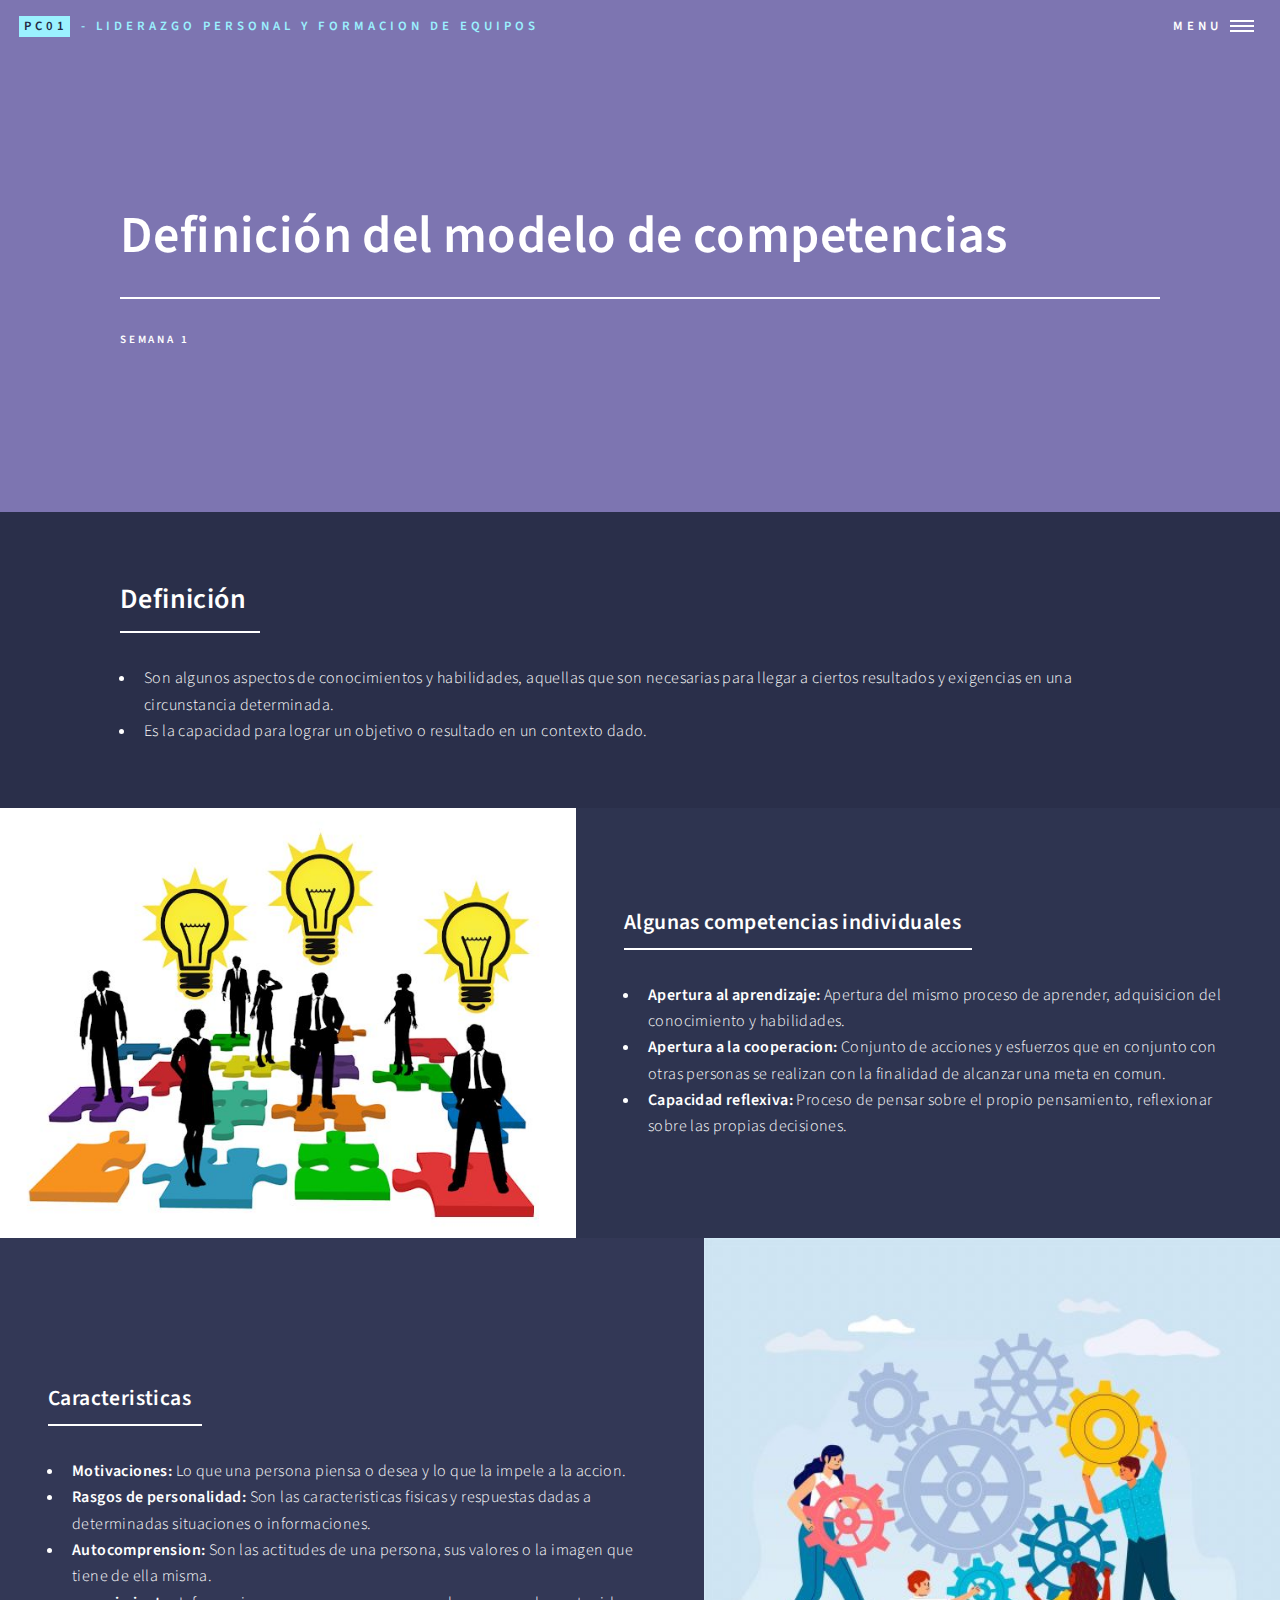
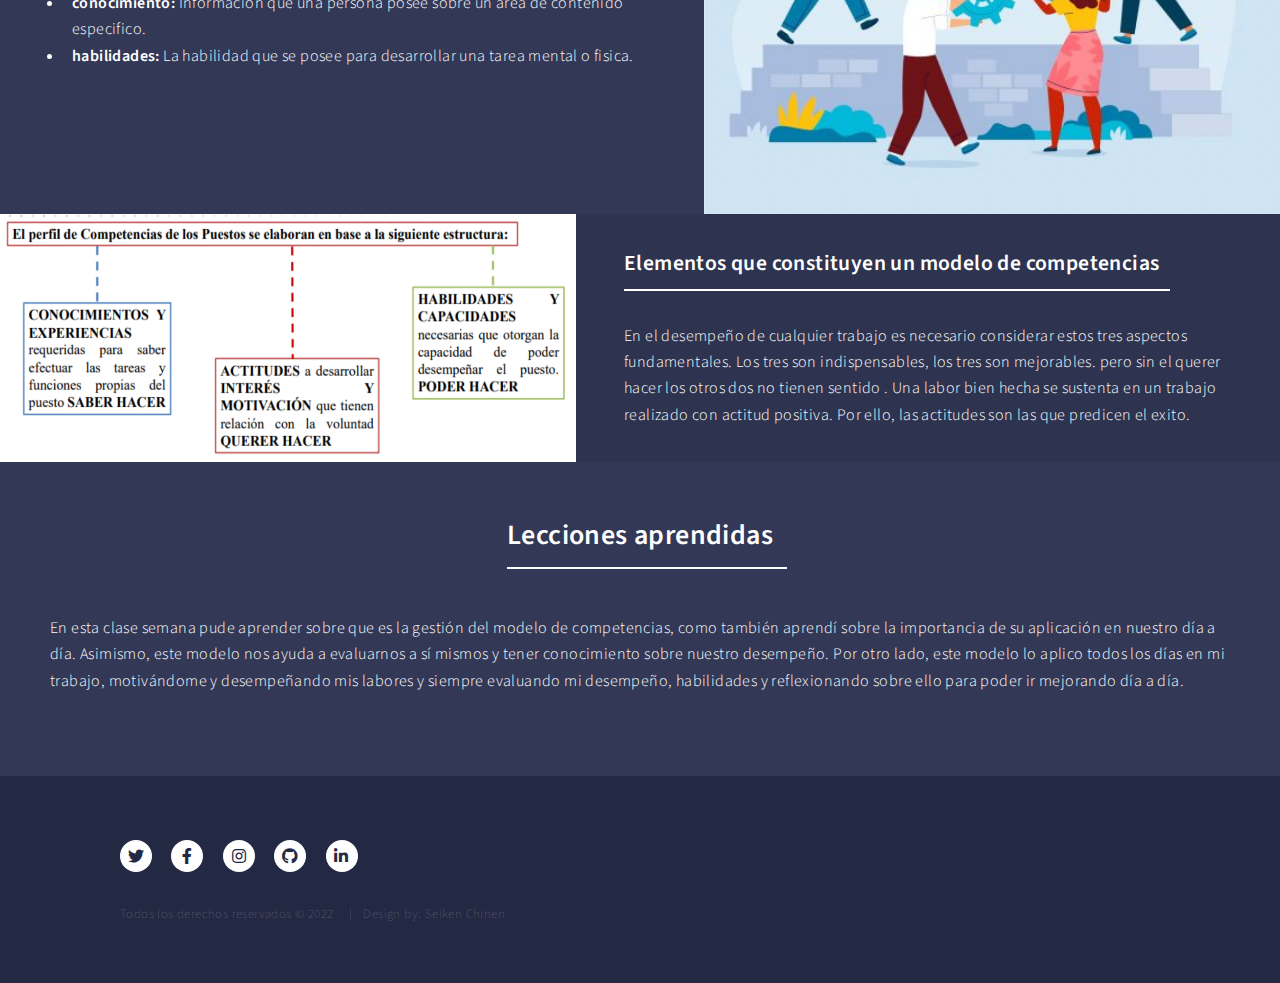
==== tema1.html @ bdd49966 "primer commit" ====
<!DOCTYPE HTML>
<!--
	Forty by HTML5 UP
	html5up.net | @ajlkn
	Free for personal and commercial use under the CCA 3.0 license (html5up.net/license)
-->
<html>

<head>
	<title>Seiken Chinen</title>
	<meta charset="utf-8" />
	<meta name="viewport" content="width=device-width, initial-scale=1, user-scalable=no" />
	<link rel="stylesheet" href="assets/css/main.css" />
	<noscript>
		<link rel="stylesheet" href="assets/css/noscript.css" />
	</noscript>
</head>

<body class="is-preload">

	<!-- Wrapper -->
	<div id="wrapper">

		<!-- Header -->
		<!-- Note: The "styleN" class below should match that of the banner element. -->
		<!-- Header -->
		<header id="header" class="alt">
			<a href="index.html" class="logo"><strong>PC01</strong> <span> - Liderazgo Personal y Formacion de
					Equipos</span></a>
			<nav>
				<a href="#menu">Menu</a>
			</nav>
		</header>

		<!-- Menu -->
		<nav id="menu">
			<ul class="links">
				<li><a href="index.html">Home</a></li>
			</ul>
			<ul class="actions stacked">
				<li><a href="#" class="button primary fit">Empecémos</a></li>
			</ul>
		</nav>

		<!-- Banner -->
		<!-- Note: The "styleN" class below should match that of the header element. -->
		<section id="banner" class="style2">
			<div class="inner">
				<span class="image">
					<img src="images/tema1.jpg" alt="" />
				</span>
				<header class="major">
					<h1>Definición del modelo de competencias</h1>
				</header>
				<div class="content">
					<p>semana 1</p>
				</div>
			</div>
		</section>

		<!-- Main -->
		<div id="main">

			<!-- One -->
			<section id="one">
				<div class="inner">
					<header class="major">
						<h2>Definición</h2>
					</header>
					<ul>
						<li>
							Son algunos aspectos de conocimientos y habilidades, aquellas que son necesarias para llegar
							a ciertos resultados y exigencias en una circunstancia determinada.
						</li>

						<li>
							Es la capacidad para lograr un objetivo o resultado en un contexto dado.
						</li>
					</ul>
				</div>
			</section>

			<!-- Two -->
			<section id="two" class="spotlights">
				<section>
					<a href="#" class="image">
						<img src="images/subtema2.jpg" alt="" data-position="center center" />
					</a>
					<div class="content">
						<div class="inner">
							<header class="major">
								<h3>Algunas competencias individuales</h3>
							</header>
							<ul>
								<li>
									<b>Apertura al aprendizaje: </b>Apertura del mismo proceso de aprender, adquisicion
									del conocimiento y habilidades.
								</li>
								<li>
									<b>Apertura a la cooperacion: </b>Conjunto de acciones y esfuerzos que en conjunto
									con otras personas se realizan con la finalidad de alcanzar una meta en comun.
								</li>
								<li>
									<b>Capacidad reflexiva: </b>Proceso de pensar sobre el propio pensamiento,
									reflexionar sobre las propias decisiones.
								</li>

							</ul>
						</div>
					</div>
				</section>
				<section>
					<a href="#" class="image">
						<img src="images/subtema3.jpg" alt="" data-position="top center" />
					</a>
					<div class="content">
						<div class="inner">
							<header class="major">
								<h3>Caracteristicas</h3>
							</header>
							<ul>
								<li>
									<b>Motivaciones: </b>Lo que una persona piensa o desea y lo que la impele a la
									accion.
								</li>
								<li>
									<b>Rasgos de personalidad: </b>Son las caracteristicas fisicas y respuestas dadas a
									determinadas situaciones o informaciones.
								</li>
								<li>
									<b>Autocomprension: </b>Son las actitudes de una persona, sus valores o la imagen
									que tiene de ella misma.
								</li>
								<li>
									<b>conocimiento: </b>Informacion que una persona posee sobre un area de contenido
									especifico.
								</li>
								<li>
									<b>habilidades: </b>La habilidad que se posee para desarrollar una tarea mental o
									fisica.
								</li>
							</ul>
						</div>
				</section>
				<section>
					<a href="#" class="image">
						<img src="images/subtema4.png" style="height: 100%" alt="" data-position="25% 25%" />
					</a>
					<div class="content">
						<div class="inner">
							<header class="major">
								<h3>Elementos que constituyen un modelo de competencias</h3>
							</header>
							<p>
								En el desempeño de cualquier trabajo es necesario considerar estos tres aspectos
								fundamentales. Los
								tres son indispensables, los tres son mejorables. pero sin el querer hacer los otros dos
								no tienen sentido
								. Una labor bien hecha se sustenta en un trabajo realizado con actitud positiva. Por
								ello, las actitudes
								son las que predicen el exito.
							</p>
						</div>
				</section>
				<section>

					<div class="inner leccion">
						<header class="major">
							<h2>Lecciones aprendidas</h2>
						</header>
						<p>
							En esta clase semana pude aprender sobre que es la gestión del modelo de competencias, como
							también aprendí sobre la importancia de su aplicación en nuestro día a día. Asimismo, este
							modelo nos ayuda a evaluarnos a sí mismos y tener conocimiento sobre nuestro desempeño.
							Por otro lado, este modelo lo aplico todos los días en mi trabajo, motivándome y
							desempeñando mis labores y siempre evaluando mi desempeño, habilidades y reflexionando sobre
							ello para poder ir mejorando día a día.

						</p>

					</div>
				</section>

			</section>
		</div>





		<!-- Footer -->
		<footer id="footer">
			<div class="inner">
				<ul class="icons">
					<li><a href="#" class="icon brands alt fa-twitter"><span class="label">Twitter</span></a></li>
					<li><a href="#" class="icon brands alt fa-facebook-f"><span class="label">Facebook</span></a></li>
					<li><a href="#" class="icon brands alt fa-instagram"><span class="label">Instagram</span></a></li>
					<li><a href="#" class="icon brands alt fa-github"><span class="label">GitHub</span></a></li>
					<li><a href="#" class="icon brands alt fa-linkedin-in"><span class="label">LinkedIn</span></a></li>
				</ul>
				<ul class="copyright">
					<li>Todos los derechos reservados &copy; 2022</li>
					<li>Design by: Seiken Chinen</li>
				</ul>
			</div>
		</footer>

	</div>

	<!-- Scripts -->
	<script src="assets/js/jquery.min.js"></script>
	<script src="assets/js/jquery.scrolly.min.js"></script>
	<script src="assets/js/jquery.scrollex.min.js"></script>
	<script src="assets/js/browser.min.js"></script>
	<script src="assets/js/breakpoints.min.js"></script>
	<script src="assets/js/util.js"></script>
	<script src="assets/js/main.js"></script>

</body>

</html>
---- assets/css/main.css ----
@import url(fontawesome-all.min.css);
@import url("https://fonts.googleapis.com/css?family=Source+Sans+Pro:300,300italic,600,600italic");

/*
	Forty by HTML5 UP
	html5up.net | @ajlkn
	Free for personal and commercial use under the CCA 3.0 license (html5up.net/license)
*/

html, body, div, span, applet, object,
iframe, h1, h2, h3, h4, h5, h6, p, blockquote,
pre, a, abbr, acronym, address, big, cite,
code, del, dfn, em, img, ins, kbd, q, s, samp,
small, strike, strong, sub, sup, tt, var, b,
u, i, center, dl, dt, dd, ol, ul, li, fieldset,
form, label, legend, table, caption, tbody,
tfoot, thead, tr, th, td, article, aside,
canvas, details, embed, figure, figcaption,
footer, header, hgroup, menu, nav, output, ruby,
section, summary, time, mark, audio, video {
	margin: 0;
	padding: 0;
	border: 0;
	font-size: 100%;
	font: inherit;
	vertical-align: baseline;}

article, aside, details, figcaption, figure,
footer, header, hgroup, menu, nav, section {
	display: block;}

body {
	line-height: 1;
}

ol, ul {
	list-style: none;
}

blockquote, q {
	quotes: none;
}

	blockquote:before, blockquote:after, q:before, q:after {
		content: '';
		content: none;
	}

table {
	border-collapse: collapse;
	border-spacing: 0;
}

body {
	-webkit-text-size-adjust: none;
}

mark {
	background-color: transparent;
	color: inherit;
}

input::-moz-focus-inner {
	border: 0;
	padding: 0;
}

input, select, textarea {
	-moz-appearance: none;
	-webkit-appearance: none;
	-ms-appearance: none;
	appearance: none;
}

/* Basic */

	@-ms-viewport {
		width: device-width;
	}

	body {
		-ms-overflow-style: scrollbar;
	}

	@media screen and (max-width: 480px) {

		html, body {
			min-width: 320px;
		}

	}

	html {
		box-sizing: border-box;
	}

	*, *:before, *:after {
		box-sizing: inherit;
	}

	body {
		background: #242943;
	}

		body.is-preload *, body.is-preload *:before, body.is-preload *:after {
			-moz-animation: none !important;
			-webkit-animation: none !important;
			-ms-animation: none !important;
			animation: none !important;
			-moz-transition: none !important;
			-webkit-transition: none !important;
			-ms-transition: none !important;
			transition: none !important;
		}

/* Type */

	body, input, select, textarea {
		color: #ffffff;
		font-family: "Source Sans Pro", Helvetica, sans-serif;
		font-size: 17pt;
		font-weight: 300;
		letter-spacing: 0.025em;
		line-height: 1.65;
	}

		@media screen and (max-width: 1680px) {

			body, input, select, textarea {
				font-size: 14pt;
			}

		}

		@media screen and (max-width: 1280px) {

			body, input, select, textarea {
				font-size: 12pt;
			}

		}

		@media screen and (max-width: 360px) {

			body, input, select, textarea {
				font-size: 11pt;
			}

		}

	a {
		-moz-transition: color 0.2s ease-in-out, border-bottom-color 0.2s ease-in-out;
		-webkit-transition: color 0.2s ease-in-out, border-bottom-color 0.2s ease-in-out;
		-ms-transition: color 0.2s ease-in-out, border-bottom-color 0.2s ease-in-out;
		transition: color 0.2s ease-in-out, border-bottom-color 0.2s ease-in-out;
		border-bottom: dotted 1px;
		color: inherit;
		text-decoration: none;
	}

		a:hover {
			border-bottom-color: transparent;
			color: #9bf1ff !important;
		}

		a:active {
			color: #53e3fb !important;
		}

	strong, b {
		color: #ffffff;
		font-weight: 600;
	}

	em, i {
		font-style: italic;
	}

	p {
		margin: 0 0 2em 0;
	}

	h1, h2, h3, h4, h5, h6 {
		color: #ffffff;
		font-weight: 600;
		line-height: 1.65;
		margin: 0 0 1em 0;
	}

		h1 a, h2 a, h3 a, h4 a, h5 a, h6 a {
			color: inherit;
			border-bottom: 0;
		}

	h1 {
		font-size: 2.5em;
	}

	h2 {
		font-size: 1.75em;
	}

	h3 {
		font-size: 1.35em;
	}

	h4 {
		font-size: 1.1em;
	}

	h5 {
		font-size: 0.9em;
	}

	h6 {
		font-size: 0.7em;
	}

	@media screen and (max-width: 736px) {

		h1 {
			font-size: 2em;
		}

		h2 {
			font-size: 1.5em;
		}

		h3 {
			font-size: 1.25em;
		}

	}

	sub {
		font-size: 0.8em;
		position: relative;
		top: 0.5em;
	}

	sup {
		font-size: 0.8em;
		position: relative;
		top: -0.5em;
	}

	blockquote {
		border-left: solid 4px rgba(212, 212, 255, 0.1);
		font-style: italic;
		margin: 0 0 2em 0;
		padding: 0.5em 0 0.5em 2em;
	}

	code {
		background: rgba(212, 212, 255, 0.035);
		font-family: "Courier New", monospace;
		font-size: 0.9em;
		margin: 0 0.25em;
		padding: 0.25em 0.65em;
	}

	pre {
		-webkit-overflow-scrolling: touch;
		font-family: "Courier New", monospace;
		font-size: 0.9em;
		margin: 0 0 2em 0;
	}

		pre code {
			display: block;
			line-height: 1.75;
			padding: 1em 1.5em;
			overflow-x: auto;
		}

	hr {
		border: 0;
		border-bottom: solid 1px rgba(212, 212, 255, 0.1);
		margin: 2em 0;
	}

		hr.major {
			margin: 3em 0;
		}

	.align-left {
		text-align: left;
	}

	.align-center {
		text-align: center;
	}

	.align-right {
		text-align: right;
	}

/* Row */

	.row {
		display: flex;
		flex-wrap: wrap;
		box-sizing: border-box;
		align-items: stretch;
	}

		.row > * {
			box-sizing: border-box;
		}

		.row.gtr-uniform > * > :last-child {
			margin-bottom: 0;
		}

		.row.aln-left {
			justify-content: flex-start;
		}

		.row.aln-center {
			justify-content: center;
		}

		.row.aln-right {
			justify-content: flex-end;
		}

		.row.aln-top {
			align-items: flex-start;
		}

		.row.aln-middle {
			align-items: center;
		}

		.row.aln-bottom {
			align-items: flex-end;
		}

		.row > .imp {
			order: -1;
		}

		.row > .col-1 {
			width: 8.33333%;
		}

		.row > .off-1 {
			margin-left: 8.33333%;
		}

		.row > .col-2 {
			width: 16.66667%;
		}

		.row > .off-2 {
			margin-left: 16.66667%;
		}

		.row > .col-3 {
			width: 25%;
		}

		.row > .off-3 {
			margin-left: 25%;
		}

		.row > .col-4 {
			width: 33.33333%;
		}

		.row > .off-4 {
			margin-left: 33.33333%;
		}

		.row > .col-5 {
			width: 41.66667%;
		}

		.row > .off-5 {
			margin-left: 41.66667%;
		}

		.row > .col-6 {
			width: 50%;
		}

		.row > .off-6 {
			margin-left: 50%;
		}

		.row > .col-7 {
			width: 58.33333%;
		}

		.row > .off-7 {
			margin-left: 58.33333%;
		}

		.row > .col-8 {
			width: 66.66667%;
		}

		.row > .off-8 {
			margin-left: 66.66667%;
		}

		.row > .col-9 {
			width: 75%;
		}

		.row > .off-9 {
			margin-left: 75%;
		}

		.row > .col-10 {
			width: 83.33333%;
		}

		.row > .off-10 {
			margin-left: 83.33333%;
		}

		.row > .col-11 {
			width: 91.66667%;
		}

		.row > .off-11 {
			margin-left: 91.66667%;
		}

		.row > .col-12 {
			width: 100%;
		}

		.row > .off-12 {
			margin-left: 100%;
		}

		.row.gtr-0 {
			margin-top: 0;
			margin-left: 0em;
		}

			.row.gtr-0 > * {
				padding: 0 0 0 0em;
			}

			.row.gtr-0.gtr-uniform {
				margin-top: 0em;
			}

				.row.gtr-0.gtr-uniform > * {
					padding-top: 0em;
				}

		.row.gtr-25 {
			margin-top: 0;
			margin-left: -0.5em;
		}

			.row.gtr-25 > * {
				padding: 0 0 0 0.5em;
			}

			.row.gtr-25.gtr-uniform {
				margin-top: -0.5em;
			}

				.row.gtr-25.gtr-uniform > * {
					padding-top: 0.5em;
				}

		.row.gtr-50 {
			margin-top: 0;
			margin-left: -1em;
		}

			.row.gtr-50 > * {
				padding: 0 0 0 1em;
			}

			.row.gtr-50.gtr-uniform {
				margin-top: -1em;
			}

				.row.gtr-50.gtr-uniform > * {
					padding-top: 1em;
				}

		.row {
			margin-top: 0;
			margin-left: -2em;
		}

			.row > * {
				padding: 0 0 0 2em;
			}

			.row.gtr-uniform {
				margin-top: -2em;
			}

				.row.gtr-uniform > * {
					padding-top: 2em;
				}

		.row.gtr-150 {
			margin-top: 0;
			margin-left: -3em;
		}

			.row.gtr-150 > * {
				padding: 0 0 0 3em;
			}

			.row.gtr-150.gtr-uniform {
				margin-top: -3em;
			}

				.row.gtr-150.gtr-uniform > * {
					padding-top: 3em;
				}

		.row.gtr-200 {
			margin-top: 0;
			margin-left: -4em;
		}

			.row.gtr-200 > * {
				padding: 0 0 0 4em;
			}

			.row.gtr-200.gtr-uniform {
				margin-top: -4em;
			}

				.row.gtr-200.gtr-uniform > * {
					padding-top: 4em;
				}

		@media screen and (max-width: 1680px) {

			.row {
				display: flex;
				flex-wrap: wrap;
				box-sizing: border-box;
				align-items: stretch;
			}

				.row > * {
					box-sizing: border-box;
				}

				.row.gtr-uniform > * > :last-child {
					margin-bottom: 0;
				}

				.row.aln-left {
					justify-content: flex-start;
				}

				.row.aln-center {
					justify-content: center;
				}

				.row.aln-right {
					justify-content: flex-end;
				}

				.row.aln-top {
					align-items: flex-start;
				}

				.row.aln-middle {
					align-items: center;
				}

				.row.aln-bottom {
					align-items: flex-end;
				}

				.row > .imp-xlarge {
					order: -1;
				}

				.row > .col-1-xlarge {
					width: 8.33333%;
				}

				.row > .off-1-xlarge {
					margin-left: 8.33333%;
				}

				.row > .col-2-xlarge {
					width: 16.66667%;
				}

				.row > .off-2-xlarge {
					margin-left: 16.66667%;
				}

				.row > .col-3-xlarge {
					width: 25%;
				}

				.row > .off-3-xlarge {
					margin-left: 25%;
				}

				.row > .col-4-xlarge {
					width: 33.33333%;
				}

				.row > .off-4-xlarge {
					margin-left: 33.33333%;
				}

				.row > .col-5-xlarge {
					width: 41.66667%;
				}

				.row > .off-5-xlarge {
					margin-left: 41.66667%;
				}

				.row > .col-6-xlarge {
					width: 50%;
				}

				.row > .off-6-xlarge {
					margin-left: 50%;
				}

				.row > .col-7-xlarge {
					width: 58.33333%;
				}

				.row > .off-7-xlarge {
					margin-left: 58.33333%;
				}

				.row > .col-8-xlarge {
					width: 66.66667%;
				}

				.row > .off-8-xlarge {
					margin-left: 66.66667%;
				}

				.row > .col-9-xlarge {
					width: 75%;
				}

				.row > .off-9-xlarge {
					margin-left: 75%;
				}

				.row > .col-10-xlarge {
					width: 83.33333%;
				}

				.row > .off-10-xlarge {
					margin-left: 83.33333%;
				}

				.row > .col-11-xlarge {
					width: 91.66667%;
				}

				.row > .off-11-xlarge {
					margin-left: 91.66667%;
				}

				.row > .col-12-xlarge {
					width: 100%;
				}

				.row > .off-12-xlarge {
					margin-left: 100%;
				}

				.row.gtr-0 {
					margin-top: 0;
					margin-left: 0em;
				}

					.row.gtr-0 > * {
						padding: 0 0 0 0em;
					}

					.row.gtr-0.gtr-uniform {
						margin-top: 0em;
					}

						.row.gtr-0.gtr-uniform > * {
							padding-top: 0em;
						}

				.row.gtr-25 {
					margin-top: 0;
					margin-left: -0.5em;
				}

					.row.gtr-25 > * {
						padding: 0 0 0 0.5em;
					}

					.row.gtr-25.gtr-uniform {
						margin-top: -0.5em;
					}

						.row.gtr-25.gtr-uniform > * {
							padding-top: 0.5em;
						}

				.row.gtr-50 {
					margin-top: 0;
					margin-left: -1em;
				}

					.row.gtr-50 > * {
						padding: 0 0 0 1em;
					}

					.row.gtr-50.gtr-uniform {
						margin-top: -1em;
					}

						.row.gtr-50.gtr-uniform > * {
							padding-top: 1em;
						}

				.row {
					margin-top: 0;
					margin-left: -2em;
				}

					.row > * {
						padding: 0 0 0 2em;
					}

					.row.gtr-uniform {
						margin-top: -2em;
					}

						.row.gtr-uniform > * {
							padding-top: 2em;
						}

				.row.gtr-150 {
					margin-top: 0;
					margin-left: -3em;
				}

					.row.gtr-150 > * {
						padding: 0 0 0 3em;
					}

					.row.gtr-150.gtr-uniform {
						margin-top: -3em;
					}

						.row.gtr-150.gtr-uniform > * {
							padding-top: 3em;
						}

				.row.gtr-200 {
					margin-top: 0;
					margin-left: -4em;
				}

					.row.gtr-200 > * {
						padding: 0 0 0 4em;
					}

					.row.gtr-200.gtr-uniform {
						margin-top: -4em;
					}

						.row.gtr-200.gtr-uniform > * {
							padding-top: 4em;
						}

		}

		@media screen and (max-width: 1280px) {

			.row {
				display: flex;
				flex-wrap: wrap;
				box-sizing: border-box;
				align-items: stretch;
			}

				.row > * {
					box-sizing: border-box;
				}

				.row.gtr-uniform > * > :last-child {
					margin-bottom: 0;
				}

				.row.aln-left {
					justify-content: flex-start;
				}

				.row.aln-center {
					justify-content: center;
				}

				.row.aln-right {
					justify-content: flex-end;
				}

				.row.aln-top {
					align-items: flex-start;
				}

				.row.aln-middle {
					align-items: center;
				}

				.row.aln-bottom {
					align-items: flex-end;
				}

				.row > .imp-large {
					order: -1;
				}

				.row > .col-1-large {
					width: 8.33333%;
				}

				.row > .off-1-large {
					margin-left: 8.33333%;
				}

				.row > .col-2-large {
					width: 16.66667%;
				}

				.row > .off-2-large {
					margin-left: 16.66667%;
				}

				.row > .col-3-large {
					width: 25%;
				}

				.row > .off-3-large {
					margin-left: 25%;
				}

				.row > .col-4-large {
					width: 33.33333%;
				}

				.row > .off-4-large {
					margin-left: 33.33333%;
				}

				.row > .col-5-large {
					width: 41.66667%;
				}

				.row > .off-5-large {
					margin-left: 41.66667%;
				}

				.row > .col-6-large {
					width: 50%;
				}

				.row > .off-6-large {
					margin-left: 50%;
				}

				.row > .col-7-large {
					width: 58.33333%;
				}

				.row > .off-7-large {
					margin-left: 58.33333%;
				}

				.row > .col-8-large {
					width: 66.66667%;
				}

				.row > .off-8-large {
					margin-left: 66.66667%;
				}

				.row > .col-9-large {
					width: 75%;
				}

				.row > .off-9-large {
					margin-left: 75%;
				}

				.row > .col-10-large {
					width: 83.33333%;
				}

				.row > .off-10-large {
					margin-left: 83.33333%;
				}

				.row > .col-11-large {
					width: 91.66667%;
				}

				.row > .off-11-large {
					margin-left: 91.66667%;
				}

				.row > .col-12-large {
					width: 100%;
				}

				.row > .off-12-large {
					margin-left: 100%;
				}

				.row.gtr-0 {
					margin-top: 0;
					margin-left: 0em;
				}

					.row.gtr-0 > * {
						padding: 0 0 0 0em;
					}

					.row.gtr-0.gtr-uniform {
						margin-top: 0em;
					}

						.row.gtr-0.gtr-uniform > * {
							padding-top: 0em;
						}

				.row.gtr-25 {
					margin-top: 0;
					margin-left: -0.375em;
				}

					.row.gtr-25 > * {
						padding: 0 0 0 0.375em;
					}

					.row.gtr-25.gtr-uniform {
						margin-top: -0.375em;
					}

						.row.gtr-25.gtr-uniform > * {
							padding-top: 0.375em;
						}

				.row.gtr-50 {
					margin-top: 0;
					margin-left: -0.75em;
				}

					.row.gtr-50 > * {
						padding: 0 0 0 0.75em;
					}

					.row.gtr-50.gtr-uniform {
						margin-top: -0.75em;
					}

						.row.gtr-50.gtr-uniform > * {
							padding-top: 0.75em;
						}

				.row {
					margin-top: 0;
					margin-left: -1.5em;
				}

					.row > * {
						padding: 0 0 0 1.5em;
					}

					.row.gtr-uniform {
						margin-top: -1.5em;
					}

						.row.gtr-uniform > * {
							padding-top: 1.5em;
						}

				.row.gtr-150 {
					margin-top: 0;
					margin-left: -2.25em;
				}

					.row.gtr-150 > * {
						padding: 0 0 0 2.25em;
					}

					.row.gtr-150.gtr-uniform {
						margin-top: -2.25em;
					}

						.row.gtr-150.gtr-uniform > * {
							padding-top: 2.25em;
						}

				.row.gtr-200 {
					margin-top: 0;
					margin-left: -3em;
				}

					.row.gtr-200 > * {
						padding: 0 0 0 3em;
					}

					.row.gtr-200.gtr-uniform {
						margin-top: -3em;
					}

						.row.gtr-200.gtr-uniform > * {
							padding-top: 3em;
						}

		}

		@media screen and (max-width: 980px) {

			.row {
				display: flex;
				flex-wrap: wrap;
				box-sizing: border-box;
				align-items: stretch;
			}

				.row > * {
					box-sizing: border-box;
				}

				.row.gtr-uniform > * > :last-child {
					margin-bottom: 0;
				}

				.row.aln-left {
					justify-content: flex-start;
				}

				.row.aln-center {
					justify-content: center;
				}

				.row.aln-right {
					justify-content: flex-end;
				}

				.row.aln-top {
					align-items: flex-start;
				}

				.row.aln-middle {
					align-items: center;
				}

				.row.aln-bottom {
					align-items: flex-end;
				}

				.row > .imp-medium {
					order: -1;
				}

				.row > .col-1-medium {
					width: 8.33333%;
				}

				.row > .off-1-medium {
					margin-left: 8.33333%;
				}

				.row > .col-2-medium {
					width: 16.66667%;
				}

				.row > .off-2-medium {
					margin-left: 16.66667%;
				}

				.row > .col-3-medium {
					width: 25%;
				}

				.row > .off-3-medium {
					margin-left: 25%;
				}

				.row > .col-4-medium {
					width: 33.33333%;
				}

				.row > .off-4-medium {
					margin-left: 33.33333%;
				}

				.row > .col-5-medium {
					width: 41.66667%;
				}

				.row > .off-5-medium {
					margin-left: 41.66667%;
				}

				.row > .col-6-medium {
					width: 50%;
				}

				.row > .off-6-medium {
					margin-left: 50%;
				}

				.row > .col-7-medium {
					width: 58.33333%;
				}

				.row > .off-7-medium {
					margin-left: 58.33333%;
				}

				.row > .col-8-medium {
					width: 66.66667%;
				}

				.row > .off-8-medium {
					margin-left: 66.66667%;
				}

				.row > .col-9-medium {
					width: 75%;
				}

				.row > .off-9-medium {
					margin-left: 75%;
				}

				.row > .col-10-medium {
					width: 83.33333%;
				}

				.row > .off-10-medium {
					margin-left: 83.33333%;
				}

				.row > .col-11-medium {
					width: 91.66667%;
				}

				.row > .off-11-medium {
					margin-left: 91.66667%;
				}

				.row > .col-12-medium {
					width: 100%;
				}

				.row > .off-12-medium {
					margin-left: 100%;
				}

				.row.gtr-0 {
					margin-top: 0;
					margin-left: 0em;
				}

					.row.gtr-0 > * {
						padding: 0 0 0 0em;
					}

					.row.gtr-0.gtr-uniform {
						margin-top: 0em;
					}

						.row.gtr-0.gtr-uniform > * {
							padding-top: 0em;
						}

				.row.gtr-25 {
					margin-top: 0;
					margin-left: -0.375em;
				}

					.row.gtr-25 > * {
						padding: 0 0 0 0.375em;
					}

					.row.gtr-25.gtr-uniform {
						margin-top: -0.375em;
					}

						.row.gtr-25.gtr-uniform > * {
							padding-top: 0.375em;
						}

				.row.gtr-50 {
					margin-top: 0;
					margin-left: -0.75em;
				}

					.row.gtr-50 > * {
						padding: 0 0 0 0.75em;
					}

					.row.gtr-50.gtr-uniform {
						margin-top: -0.75em;
					}

						.row.gtr-50.gtr-uniform > * {
							padding-top: 0.75em;
						}

				.row {
					margin-top: 0;
					margin-left: -1.5em;
				}

					.row > * {
						padding: 0 0 0 1.5em;
					}

					.row.gtr-uniform {
						margin-top: -1.5em;
					}

						.row.gtr-uniform > * {
							padding-top: 1.5em;
						}

				.row.gtr-150 {
					margin-top: 0;
					margin-left: -2.25em;
				}

					.row.gtr-150 > * {
						padding: 0 0 0 2.25em;
					}

					.row.gtr-150.gtr-uniform {
						margin-top: -2.25em;
					}

						.row.gtr-150.gtr-uniform > * {
							padding-top: 2.25em;
						}

				.row.gtr-200 {
					margin-top: 0;
					margin-left: -3em;
				}

					.row.gtr-200 > * {
						padding: 0 0 0 3em;
					}

					.row.gtr-200.gtr-uniform {
						margin-top: -3em;
					}

						.row.gtr-200.gtr-uniform > * {
							padding-top: 3em;
						}

		}

		@media screen and (max-width: 736px) {

			.row {
				display: flex;
				flex-wrap: wrap;
				box-sizing: border-box;
				align-items: stretch;
			}

				.row > * {
					box-sizing: border-box;
				}

				.row.gtr-uniform > * > :last-child {
					margin-bottom: 0;
				}

				.row.aln-left {
					justify-content: flex-start;
				}

				.row.aln-center {
					justify-content: center;
				}

				.row.aln-right {
					justify-content: flex-end;
				}

				.row.aln-top {
					align-items: flex-start;
				}

				.row.aln-middle {
					align-items: center;
				}

				.row.aln-bottom {
					align-items: flex-end;
				}

				.row > .imp-small {
					order: -1;
				}

				.row > .col-1-small {
					width: 8.33333%;
				}

				.row > .off-1-small {
					margin-left: 8.33333%;
				}

				.row > .col-2-small {
					width: 16.66667%;
				}

				.row > .off-2-small {
					margin-left: 16.66667%;
				}

				.row > .col-3-small {
					width: 25%;
				}

				.row > .off-3-small {
					margin-left: 25%;
				}

				.row > .col-4-small {
					width: 33.33333%;
				}

				.row > .off-4-small {
					margin-left: 33.33333%;
				}

				.row > .col-5-small {
					width: 41.66667%;
				}

				.row > .off-5-small {
					margin-left: 41.66667%;
				}

				.row > .col-6-small {
					width: 50%;
				}

				.row > .off-6-small {
					margin-left: 50%;
				}

				.row > .col-7-small {
					width: 58.33333%;
				}

				.row > .off-7-small {
					margin-left: 58.33333%;
				}

				.row > .col-8-small {
					width: 66.66667%;
				}

				.row > .off-8-small {
					margin-left: 66.66667%;
				}

				.row > .col-9-small {
					width: 75%;
				}

				.row > .off-9-small {
					margin-left: 75%;
				}

				.row > .col-10-small {
					width: 83.33333%;
				}

				.row > .off-10-small {
					margin-left: 83.33333%;
				}

				.row > .col-11-small {
					width: 91.66667%;
				}

				.row > .off-11-small {
					margin-left: 91.66667%;
				}

				.row > .col-12-small {
					width: 100%;
				}

				.row > .off-12-small {
					margin-left: 100%;
				}

				.row.gtr-0 {
					margin-top: 0;
					margin-left: 0em;
				}

					.row.gtr-0 > * {
						padding: 0 0 0 0em;
					}

					.row.gtr-0.gtr-uniform {
						margin-top: 0em;
					}

						.row.gtr-0.gtr-uniform > * {
							padding-top: 0em;
						}

				.row.gtr-25 {
					margin-top: 0;
					margin-left: -0.3125em;
				}

					.row.gtr-25 > * {
						padding: 0 0 0 0.3125em;
					}

					.row.gtr-25.gtr-uniform {
						margin-top: -0.3125em;
					}

						.row.gtr-25.gtr-uniform > * {
							padding-top: 0.3125em;
						}

				.row.gtr-50 {
					margin-top: 0;
					margin-left: -0.625em;
				}

					.row.gtr-50 > * {
						padding: 0 0 0 0.625em;
					}

					.row.gtr-50.gtr-uniform {
						margin-top: -0.625em;
					}

						.row.gtr-50.gtr-uniform > * {
							padding-top: 0.625em;
						}

				.row {
					margin-top: 0;
					margin-left: -1.25em;
				}

					.row > * {
						padding: 0 0 0 1.25em;
					}

					.row.gtr-uniform {
						margin-top: -1.25em;
					}

						.row.gtr-uniform > * {
							padding-top: 1.25em;
						}

				.row.gtr-150 {
					margin-top: 0;
					margin-left: -1.875em;
				}

					.row.gtr-150 > * {
						padding: 0 0 0 1.875em;
					}

					.row.gtr-150.gtr-uniform {
						margin-top: -1.875em;
					}

						.row.gtr-150.gtr-uniform > * {
							padding-top: 1.875em;
						}

				.row.gtr-200 {
					margin-top: 0;
					margin-left: -2.5em;
				}

					.row.gtr-200 > * {
						padding: 0 0 0 2.5em;
					}

					.row.gtr-200.gtr-uniform {
						margin-top: -2.5em;
					}

						.row.gtr-200.gtr-uniform > * {
							padding-top: 2.5em;
						}

		}

		@media screen and (max-width: 480px) {

			.row {
				display: flex;
				flex-wrap: wrap;
				box-sizing: border-box;
				align-items: stretch;
			}

				.row > * {
					box-sizing: border-box;
				}

				.row.gtr-uniform > * > :last-child {
					margin-bottom: 0;
				}

				.row.aln-left {
					justify-content: flex-start;
				}

				.row.aln-center {
					justify-content: center;
				}

				.row.aln-right {
					justify-content: flex-end;
				}

				.row.aln-top {
					align-items: flex-start;
				}

				.row.aln-middle {
					align-items: center;
				}

				.row.aln-bottom {
					align-items: flex-end;
				}

				.row > .imp-xsmall {
					order: -1;
				}

				.row > .col-1-xsmall {
					width: 8.33333%;
				}

				.row > .off-1-xsmall {
					margin-left: 8.33333%;
				}

				.row > .col-2-xsmall {
					width: 16.66667%;
				}

				.row > .off-2-xsmall {
					margin-left: 16.66667%;
				}

				.row > .col-3-xsmall {
					width: 25%;
				}

				.row > .off-3-xsmall {
					margin-left: 25%;
				}

				.row > .col-4-xsmall {
					width: 33.33333%;
				}

				.row > .off-4-xsmall {
					margin-left: 33.33333%;
				}

				.row > .col-5-xsmall {
					width: 41.66667%;
				}

				.row > .off-5-xsmall {
					margin-left: 41.66667%;
				}

				.row > .col-6-xsmall {
					width: 50%;
				}

				.row > .off-6-xsmall {
					margin-left: 50%;
				}

				.row > .col-7-xsmall {
					width: 58.33333%;
				}

				.row > .off-7-xsmall {
					margin-left: 58.33333%;
				}

				.row > .col-8-xsmall {
					width: 66.66667%;
				}

				.row > .off-8-xsmall {
					margin-left: 66.66667%;
				}

				.row > .col-9-xsmall {
					width: 75%;
				}

				.row > .off-9-xsmall {
					margin-left: 75%;
				}

				.row > .col-10-xsmall {
					width: 83.33333%;
				}

				.row > .off-10-xsmall {
					margin-left: 83.33333%;
				}

				.row > .col-11-xsmall {
					width: 91.66667%;
				}

				.row > .off-11-xsmall {
					margin-left: 91.66667%;
				}

				.row > .col-12-xsmall {
					width: 100%;
				}

				.row > .off-12-xsmall {
					margin-left: 100%;
				}

				.row.gtr-0 {
					margin-top: 0;
					margin-left: 0em;
				}

					.row.gtr-0 > * {
						padding: 0 0 0 0em;
					}

					.row.gtr-0.gtr-uniform {
						margin-top: 0em;
					}

						.row.gtr-0.gtr-uniform > * {
							padding-top: 0em;
						}

				.row.gtr-25 {
					margin-top: 0;
					margin-left: -0.3125em;
				}

					.row.gtr-25 > * {
						padding: 0 0 0 0.3125em;
					}

					.row.gtr-25.gtr-uniform {
						margin-top: -0.3125em;
					}

						.row.gtr-25.gtr-uniform > * {
							padding-top: 0.3125em;
						}

				.row.gtr-50 {
					margin-top: 0;
					margin-left: -0.625em;
				}

					.row.gtr-50 > * {
						padding: 0 0 0 0.625em;
					}

					.row.gtr-50.gtr-uniform {
						margin-top: -0.625em;
					}

						.row.gtr-50.gtr-uniform > * {
							padding-top: 0.625em;
						}

				.row {
					margin-top: 0;
					margin-left: -1.25em;
				}

					.row > * {
						padding: 0 0 0 1.25em;
					}

					.row.gtr-uniform {
						margin-top: -1.25em;
					}

						.row.gtr-uniform > * {
							padding-top: 1.25em;
						}

				.row.gtr-150 {
					margin-top: 0;
					margin-left: -1.875em;
				}

					.row.gtr-150 > * {
						padding: 0 0 0 1.875em;
					}

					.row.gtr-150.gtr-uniform {
						margin-top: -1.875em;
					}

						.row.gtr-150.gtr-uniform > * {
							padding-top: 1.875em;
						}

				.row.gtr-200 {
					margin-top: 0;
					margin-left: -2.5em;
				}

					.row.gtr-200 > * {
						padding: 0 0 0 2.5em;
					}

					.row.gtr-200.gtr-uniform {
						margin-top: -2.5em;
					}

						.row.gtr-200.gtr-uniform > * {
							padding-top: 2.5em;
						}

		}

/* Section/Article */

	section.special, article.special {
		text-align: center;
	}

	header.major {
		width: -moz-max-content;
		width: -webkit-max-content;
		width: -ms-max-content;
		width: max-content;
		margin-bottom: 2em;
	}

		header.major > :first-child {
			margin-bottom: 0;
			width: calc(100% + 0.5em);
		}

			header.major > :first-child:after {
				content: '';
				background-color: #ffffff;
				display: block;
				height: 2px;
				margin: 0.325em 0 0.5em 0;
				width: 100%;
			}

		header.major > p {
			font-size: 0.7em;
			font-weight: 600;
			letter-spacing: 0.25em;
			margin-bottom: 0;
			text-transform: uppercase;
		}

		body.is-ie header.major > :first-child:after {
			max-width: 9em;
		}

		body.is-ie header.major > h1:after {
			max-width: 100% !important;
		}

	@media screen and (max-width: 736px) {

		header.major > p br {
			display: none;
		}

	}

/* Form */

	form {
		margin: 0 0 2em 0;
	}

		form > :last-child {
			margin-bottom: 0;
		}

		form > .fields {
			display: -moz-flex;
			display: -webkit-flex;
			display: -ms-flex;
			display: flex;
			-moz-flex-wrap: wrap;
			-webkit-flex-wrap: wrap;
			-ms-flex-wrap: wrap;
			flex-wrap: wrap;
			width: calc(100% + 3em);
			margin: -1.5em 0 2em -1.5em;
		}

			form > .fields > .field {
				-moz-flex-grow: 0;
				-webkit-flex-grow: 0;
				-ms-flex-grow: 0;
				flex-grow: 0;
				-moz-flex-shrink: 0;
				-webkit-flex-shrink: 0;
				-ms-flex-shrink: 0;
				flex-shrink: 0;
				padding: 1.5em 0 0 1.5em;
				width: calc(100% - 1.5em);
			}

				form > .fields > .field.half {
					width: calc(50% - 0.75em);
				}

				form > .fields > .field.third {
					width: calc(100%/3 - 0.5em);
				}

				form > .fields > .field.quarter {
					width: calc(25% - 0.375em);
				}

		@media screen and (max-width: 480px) {

			form > .fields {
				width: calc(100% + 3em);
				margin: -1.5em 0 2em -1.5em;
			}

				form > .fields > .field {
					padding: 1.5em 0 0 1.5em;
					width: calc(100% - 1.5em);
				}

					form > .fields > .field.half {
						width: calc(100% - 1.5em);
					}

					form > .fields > .field.third {
						width: calc(100% - 1.5em);
					}

					form > .fields > .field.quarter {
						width: calc(100% - 1.5em);
					}

		}

	label {
		color: #ffffff;
		display: block;
		font-size: 0.8em;
		font-weight: 600;
		letter-spacing: 0.25em;
		margin: 0 0 1em 0;
		text-transform: uppercase;
	}

	input[type="text"],
	input[type="password"],
	input[type="email"],
	input[type="tel"],
	input[type="search"],
	input[type="url"],
	select,
	textarea {
		-moz-appearance: none;
		-webkit-appearance: none;
		-ms-appearance: none;
		appearance: none;
		background: rgba(212, 212, 255, 0.035);
		border: none;
		border-radius: 0;
		color: inherit;
		display: block;
		outline: 0;
		padding: 0 1em;
		text-decoration: none;
		width: 100%;
	}

		input[type="text"]:invalid,
		input[type="password"]:invalid,
		input[type="email"]:invalid,
		input[type="tel"]:invalid,
		input[type="search"]:invalid,
		input[type="url"]:invalid,
		select:invalid,
		textarea:invalid {
			box-shadow: none;
		}

		input[type="text"]:focus,
		input[type="password"]:focus,
		input[type="email"]:focus,
		input[type="tel"]:focus,
		input[type="search"]:focus,
		input[type="url"]:focus,
		select:focus,
		textarea:focus {
			border-color: #9bf1ff;
			box-shadow: 0 0 0 2px #9bf1ff;
		}

	select {
		background-image: url("data:image/svg+xml;charset=utf8,%3Csvg xmlns='http://www.w3.org/2000/svg' width='40' height='40' preserveAspectRatio='none' viewBox='0 0 40 40'%3E%3Cpath d='M9.4,12.3l10.4,10.4l10.4-10.4c0.2-0.2,0.5-0.4,0.9-0.4c0.3,0,0.6,0.1,0.9,0.4l3.3,3.3c0.2,0.2,0.4,0.5,0.4,0.9 c0,0.4-0.1,0.6-0.4,0.9L20.7,31.9c-0.2,0.2-0.5,0.4-0.9,0.4c-0.3,0-0.6-0.1-0.9-0.4L4.3,17.3c-0.2-0.2-0.4-0.5-0.4-0.9 c0-0.4,0.1-0.6,0.4-0.9l3.3-3.3c0.2-0.2,0.5-0.4,0.9-0.4S9.1,12.1,9.4,12.3z' fill='rgba(212, 212, 255, 0.1)' /%3E%3C/svg%3E");
		background-size: 1.25rem;
		background-repeat: no-repeat;
		background-position: calc(100% - 1rem) center;
		height: 2.75em;
		padding-right: 2.75em;
		text-overflow: ellipsis;
	}

		select option {
			color: #ffffff;
			background: #242943;
		}

		select:focus::-ms-value {
			background-color: transparent;
		}

		select::-ms-expand {
			display: none;
		}

	input[type="text"],
	input[type="password"],
	input[type="email"],
	input[type="tel"],
	input[type="search"],
	input[type="url"],
	select {
		height: 2.75em;
	}

	textarea {
		padding: 0.75em 1em;
	}

	input[type="checkbox"],
	input[type="radio"] {
		-moz-appearance: none;
		-webkit-appearance: none;
		-ms-appearance: none;
		appearance: none;
		display: block;
		float: left;
		margin-right: -2em;
		opacity: 0;
		width: 1em;
		z-index: -1;
	}

		input[type="checkbox"] + label,
		input[type="radio"] + label {
			text-decoration: none;
			color: #ffffff;
			cursor: pointer;
			display: inline-block;
			font-weight: 300;
			padding-left: 2.65em;
			padding-right: 0.75em;
			position: relative;
		}

			input[type="checkbox"] + label:before,
			input[type="radio"] + label:before {
				-moz-osx-font-smoothing: grayscale;
				-webkit-font-smoothing: antialiased;
				display: inline-block;
				font-style: normal;
				font-variant: normal;
				text-rendering: auto;
				line-height: 1;
				text-transform: none !important;
				font-family: 'Font Awesome 5 Free';
				font-weight: 900;
			}

			input[type="checkbox"] + label:before,
			input[type="radio"] + label:before {
				background: rgba(212, 212, 255, 0.035);
				content: '';
				display: inline-block;
				font-size: 0.8em;
				height: 2.0625em;
				left: 0;
				letter-spacing: 0;
				line-height: 2.0625em;
				position: absolute;
				text-align: center;
				top: 0;
				width: 2.0625em;
			}

		input[type="checkbox"]:checked + label:before,
		input[type="radio"]:checked + label:before {
			background: #ffffff;
			border-color: #9bf1ff;
			content: '\f00c';
			color: #242943;
		}

		input[type="checkbox"]:focus + label:before,
		input[type="radio"]:focus + label:before {
			box-shadow: 0 0 0 2px #9bf1ff;
		}

	input[type="radio"] + label:before {
		border-radius: 100%;
	}

	::-webkit-input-placeholder {
		color: rgba(244, 244, 255, 0.2) !important;
		opacity: 1.0;
	}

	:-moz-placeholder {
		color: rgba(244, 244, 255, 0.2) !important;
		opacity: 1.0;
	}

	::-moz-placeholder {
		color: rgba(244, 244, 255, 0.2) !important;
		opacity: 1.0;
	}

	:-ms-input-placeholder {
		color: rgba(244, 244, 255, 0.2) !important;
		opacity: 1.0;
	}

/* Box */

	.box {
		border: solid 1px rgba(212, 212, 255, 0.1);
		margin-bottom: 2em;
		padding: 1.5em;
	}

		.box > :last-child,
		.box > :last-child > :last-child,
		.box > :last-child > :last-child > :last-child {
			margin-bottom: 0;
		}

		.box.alt {
			border: 0;
			border-radius: 0;
			padding: 0;
		}

/* Icon */

	.icon {
		text-decoration: none;
		border-bottom: none;
		position: relative;
	}

		.icon:before {
			-moz-osx-font-smoothing: grayscale;
			-webkit-font-smoothing: antialiased;
			display: inline-block;
			font-style: normal;
			font-variant: normal;
			text-rendering: auto;
			line-height: 1;
			text-transform: none !important;
			font-family: 'Font Awesome 5 Free';
			font-weight: 400;
		}

		.icon > .label {
			display: none;
		}

		.icon:before {
			line-height: inherit;
		}

		.icon.solid:before {
			font-weight: 900;
		}

		.icon.brands:before {
			font-family: 'Font Awesome 5 Brands';
		}

		.icon.alt:before {
			background-color: #ffffff;
			border-radius: 100%;
			color: #242943;
			display: inline-block;
			height: 2em;
			line-height: 2em;
			text-align: center;
			width: 2em;
		}

	a.icon.alt:before {
		-moz-transition: background-color 0.2s ease-in-out;
		-webkit-transition: background-color 0.2s ease-in-out;
		-ms-transition: background-color 0.2s ease-in-out;
		transition: background-color 0.2s ease-in-out;
	}

	a.icon.alt:hover:before {
		background-color: #6fc3df;
	}

	a.icon.alt:active:before {
		background-color: #37a6cb;
	}

/* Image */

	.image {
		border: 0;
		display: inline-block;
		position: relative;
	}

		.image img {
			display: block;
		}

		.image.left, .image.right {
			max-width: 30%;
		}

			.image.left img, .image.right img {
				width: 100%;
			}

		.image.left {
			float: left;
			margin: 0 1.5em 1.25em 0;
			top: 0.25em;
		}

		.image.right {
			float: right;
			margin: 0 0 1.25em 1.5em;
			top: 0.25em;
		}

		.image.fit {
			display: block;
			margin: 0 0 2em 0;
			width: 100%;
		}

			.image.fit img {
				width: 100%;
			}

		.image.main {
			display: block;
			margin: 2.5em 0;
			width: 100%;
		}

			.image.main img {
				width: 100%;
			}

			@media screen and (max-width: 736px) {

				.image.main {
					margin: 1.5em 0;
				}

			}

/* List */

	ol {
		list-style: decimal;
		margin: 0 0 2em 0;
		padding-left: 1.25em;
	}

		ol li {
			padding-left: 0.25em;
		}

	ul {
		list-style: disc;
		margin: 0 0 2em 0;
		padding-left: 1em;
	}

		ul li {
			padding-left: 0.5em;
		}

		ul.alt {
			list-style: none;
			padding-left: 0;
		}

			ul.alt li {
				border-top: solid 1px rgba(212, 212, 255, 0.1);
				padding: 0.5em 0;
			}

				ul.alt li:first-child {
					border-top: 0;
					padding-top: 0;
				}

	dl {
		margin: 0 0 2em 0;
	}

		dl dt {
			display: block;
			font-weight: 600;
			margin: 0 0 1em 0;
		}

		dl dd {
			margin-left: 2em;
		}

/* Actions */

	ul.actions {
		display: -moz-flex;
		display: -webkit-flex;
		display: -ms-flex;
		display: flex;
		cursor: default;
		list-style: none;
		margin-left: -1em;
		padding-left: 0;
	}

		ul.actions li {
			padding: 0 0 0 1em;
			vertical-align: middle;
		}

		ul.actions.special {
			-moz-justify-content: center;
			-webkit-justify-content: center;
			-ms-justify-content: center;
			justify-content: center;
			width: 100%;
			margin-left: 0;
		}

			ul.actions.special li:first-child {
				padding-left: 0;
			}

		ul.actions.stacked {
			-moz-flex-direction: column;
			-webkit-flex-direction: column;
			-ms-flex-direction: column;
			flex-direction: column;
			margin-left: 0;
		}

			ul.actions.stacked li {
				padding: 1.3em 0 0 0;
			}

				ul.actions.stacked li:first-child {
					padding-top: 0;
				}

		ul.actions.fit {
			width: calc(100% + 1em);
		}

			ul.actions.fit li {
				-moz-flex-grow: 1;
				-webkit-flex-grow: 1;
				-ms-flex-grow: 1;
				flex-grow: 1;
				-moz-flex-shrink: 1;
				-webkit-flex-shrink: 1;
				-ms-flex-shrink: 1;
				flex-shrink: 1;
				width: 100%;
			}

				ul.actions.fit li > * {
					width: 100%;
				}

			ul.actions.fit.stacked {
				width: 100%;
			}

/* Icons */

	ul.icons {
		cursor: default;
		list-style: none;
		padding-left: 0;
	}

		ul.icons li {
			display: inline-block;
			padding: 0 1em 0 0;
		}

			ul.icons li:last-child {
				padding-right: 0;
			}

		@media screen and (max-width: 736px) {

			ul.icons li {
				padding: 0 0.75em 0 0;
			}

		}

/* Pagination */

	ul.pagination {
		cursor: default;
		list-style: none;
		padding-left: 0;
	}

		ul.pagination li {
			display: inline-block;
			padding-left: 0;
			vertical-align: middle;
		}

			ul.pagination li > .page {
				-moz-transition: background-color 0.2s ease-in-out, color 0.2s ease-in-out;
				-webkit-transition: background-color 0.2s ease-in-out, color 0.2s ease-in-out;
				-ms-transition: background-color 0.2s ease-in-out, color 0.2s ease-in-out;
				transition: background-color 0.2s ease-in-out, color 0.2s ease-in-out;
				border-bottom: 0;
				display: inline-block;
				font-size: 0.8em;
				font-weight: 600;
				height: 1.5em;
				line-height: 1.5em;
				margin: 0 0.125em;
				min-width: 1.5em;
				padding: 0 0.5em;
				text-align: center;
			}

				ul.pagination li > .page.active {
					background-color: #ffffff;
					color: #242943;
				}

					ul.pagination li > .page.active:hover {
						background-color: #9bf1ff;
						color: #242943 !important;
					}

					ul.pagination li > .page.active:active {
						background-color: #53e3fb;
					}

			ul.pagination li:first-child {
				padding-right: 0.75em;
			}

			ul.pagination li:last-child {
				padding-left: 0.75em;
			}

		@media screen and (max-width: 480px) {

			ul.pagination li:nth-child(n+2):nth-last-child(n+2) {
				display: none;
			}

			ul.pagination li:first-child {
				padding-right: 0;
			}

		}

/* Table */

	.table-wrapper {
		-webkit-overflow-scrolling: touch;
		overflow-x: auto;
	}

	table {
		margin: 0 0 2em 0;
		width: 100%;
	}

		table tbody tr {
			border: solid 1px rgba(212, 212, 255, 0.1);
			border-left: 0;
			border-right: 0;
		}

			table tbody tr:nth-child(2n + 1) {
				background-color: rgba(212, 212, 255, 0.035);
			}

		table td {
			padding: 0.75em 0.75em;
		}

		table th {
			color: #ffffff;
			font-size: 0.9em;
			font-weight: 600;
			padding: 0 0.75em 0.75em 0.75em;
			text-align: left;
		}

		table thead {
			border-bottom: solid 2px rgba(212, 212, 255, 0.1);
		}

		table tfoot {
			border-top: solid 2px rgba(212, 212, 255, 0.1);
		}

		table.alt {
			border-collapse: separate;
		}

			table.alt tbody tr td {
				border: solid 1px rgba(212, 212, 255, 0.1);
				border-left-width: 0;
				border-top-width: 0;
			}

				table.alt tbody tr td:first-child {
					border-left-width: 1px;
				}

			table.alt tbody tr:first-child td {
				border-top-width: 1px;
			}

			table.alt thead {
				border-bottom: 0;
			}

			table.alt tfoot {
				border-top: 0;
			}

/* Button */

	input[type="submit"],
	input[type="reset"],
	input[type="button"],
	button,
	.button {
		-moz-appearance: none;
		-webkit-appearance: none;
		-ms-appearance: none;
		appearance: none;
		-moz-transition: background-color 0.2s ease-in-out, box-shadow 0.2s ease-in-out, color 0.2s ease-in-out;
		-webkit-transition: background-color 0.2s ease-in-out, box-shadow 0.2s ease-in-out, color 0.2s ease-in-out;
		-ms-transition: background-color 0.2s ease-in-out, box-shadow 0.2s ease-in-out, color 0.2s ease-in-out;
		transition: background-color 0.2s ease-in-out, box-shadow 0.2s ease-in-out, color 0.2s ease-in-out;
		background-color: transparent;
		border: 0;
		border-radius: 0;
		box-shadow: inset 0 0 0 2px #ffffff;
		color: #ffffff;
		cursor: pointer;
		display: inline-block;
		font-size: 0.8em;
		font-weight: 600;
		height: 3.5em;
		letter-spacing: 0.25em;
		line-height: 3.5em;
		padding: 0 1.75em;
		text-align: center;
		text-decoration: none;
		text-transform: uppercase;
		white-space: nowrap;
	}

		input[type="submit"]:hover, input[type="submit"]:active,
		input[type="reset"]:hover,
		input[type="reset"]:active,
		input[type="button"]:hover,
		input[type="button"]:active,
		button:hover,
		button:active,
		.button:hover,
		.button:active {
			box-shadow: inset 0 0 0 2px #9bf1ff;
			color: #9bf1ff;
		}

		input[type="submit"]:active,
		input[type="reset"]:active,
		input[type="button"]:active,
		button:active,
		.button:active {
			background-color: rgba(155, 241, 255, 0.1);
			box-shadow: inset 0 0 0 2px #53e3fb;
			color: #53e3fb;
		}

		input[type="submit"].icon:before,
		input[type="reset"].icon:before,
		input[type="button"].icon:before,
		button.icon:before,
		.button.icon:before {
			margin-right: 0.5em;
		}

		input[type="submit"].fit,
		input[type="reset"].fit,
		input[type="button"].fit,
		button.fit,
		.button.fit {
			width: 100%;
		}

		input[type="submit"].small,
		input[type="reset"].small,
		input[type="button"].small,
		button.small,
		.button.small {
			font-size: 0.6em;
		}

		input[type="submit"].large,
		input[type="reset"].large,
		input[type="button"].large,
		button.large,
		.button.large {
			font-size: 1.25em;
			height: 3em;
			line-height: 3em;
		}

		input[type="submit"].next,
		input[type="reset"].next,
		input[type="button"].next,
		button.next,
		.button.next {
			padding-right: 4.5em;
			position: relative;
		}

			input[type="submit"].next:before, input[type="submit"].next:after,
			input[type="reset"].next:before,
			input[type="reset"].next:after,
			input[type="button"].next:before,
			input[type="button"].next:after,
			button.next:before,
			button.next:after,
			.button.next:before,
			.button.next:after {
				-moz-transition: opacity 0.2s ease-in-out;
				-webkit-transition: opacity 0.2s ease-in-out;
				-ms-transition: opacity 0.2s ease-in-out;
				transition: opacity 0.2s ease-in-out;
				background-position: center right;
				background-repeat: no-repeat;
				background-size: 36px 24px;
				content: '';
				display: block;
				height: 100%;
				position: absolute;
				right: 1.5em;
				top: 0;
				vertical-align: middle;
				width: 36px;
			}

			input[type="submit"].next:before,
			input[type="reset"].next:before,
			input[type="button"].next:before,
			button.next:before,
			.button.next:before {
				background-image: url("data:image/svg+xml;charset=utf8,%3Csvg xmlns='http://www.w3.org/2000/svg' xmlns:xlink='http://www.w3.org/1999/xlink' width='36px' height='24px' viewBox='0 0 36 24' zoomAndPan='disable'%3E%3Cstyle%3Eline %7B stroke: %23ffffff%3B stroke-width: 2px%3B %7D%3C/style%3E%3Cline x1='0' y1='12' x2='34' y2='12' /%3E%3Cline x1='25' y1='4' x2='34' y2='12.5' /%3E%3Cline x1='25' y1='20' x2='34' y2='11.5' /%3E%3C/svg%3E");
			}

			input[type="submit"].next:after,
			input[type="reset"].next:after,
			input[type="button"].next:after,
			button.next:after,
			.button.next:after {
				background-image: url("data:image/svg+xml;charset=utf8,%3Csvg xmlns='http://www.w3.org/2000/svg' xmlns:xlink='http://www.w3.org/1999/xlink' width='36px' height='24px' viewBox='0 0 36 24' zoomAndPan='disable'%3E%3Cstyle%3Eline %7B stroke: %239bf1ff%3B stroke-width: 2px%3B %7D%3C/style%3E%3Cline x1='0' y1='12' x2='34' y2='12' /%3E%3Cline x1='25' y1='4' x2='34' y2='12.5' /%3E%3Cline x1='25' y1='20' x2='34' y2='11.5' /%3E%3C/svg%3E");
				opacity: 0;
				z-index: 1;
			}

			input[type="submit"].next:hover:after, input[type="submit"].next:active:after,
			input[type="reset"].next:hover:after,
			input[type="reset"].next:active:after,
			input[type="button"].next:hover:after,
			input[type="button"].next:active:after,
			button.next:hover:after,
			button.next:active:after,
			.button.next:hover:after,
			.button.next:active:after {
				opacity: 1;
			}

			@media screen and (max-width: 1280px) {

				input[type="submit"].next,
				input[type="reset"].next,
				input[type="button"].next,
				button.next,
				.button.next {
					padding-right: 5em;
				}

			}

		input[type="submit"].primary,
		input[type="reset"].primary,
		input[type="button"].primary,
		button.primary,
		.button.primary {
			background-color: #ffffff;
			box-shadow: none;
			color: #242943;
		}

			input[type="submit"].primary:hover, input[type="submit"].primary:active,
			input[type="reset"].primary:hover,
			input[type="reset"].primary:active,
			input[type="button"].primary:hover,
			input[type="button"].primary:active,
			button.primary:hover,
			button.primary:active,
			.button.primary:hover,
			.button.primary:active {
				background-color: #9bf1ff;
				color: #242943 !important;
			}

			input[type="submit"].primary:active,
			input[type="reset"].primary:active,
			input[type="button"].primary:active,
			button.primary:active,
			.button.primary:active {
				background-color: #53e3fb;
			}

		input[type="submit"].disabled, input[type="submit"]:disabled,
		input[type="reset"].disabled,
		input[type="reset"]:disabled,
		input[type="button"].disabled,
		input[type="button"]:disabled,
		button.disabled,
		button:disabled,
		.button.disabled,
		.button:disabled {
			pointer-events: none;
			cursor: default;
			opacity: 0.25;
		}

/* Tiles */

	.tiles {
		display: -moz-flex;
		display: -webkit-flex;
		display: -ms-flex;
		display: flex;
		-moz-flex-wrap: wrap;
		-webkit-flex-wrap: wrap;
		-ms-flex-wrap: wrap;
		flex-wrap: wrap;
		border-top: 0 !important;
	}

		.tiles + * {
			border-top: 0 !important;
		}

		.tiles article {
			-moz-align-items: center;
			-webkit-align-items: center;
			-ms-align-items: center;
			align-items: center;
			display: -moz-flex;
			display: -webkit-flex;
			display: -ms-flex;
			display: flex;
			-moz-transition: -moz-transform 0.25s ease, opacity 0.25s ease, -moz-filter 1s ease, -webkit-filter 1s ease;
			-webkit-transition: -webkit-transform 0.25s ease, opacity 0.25s ease, -webkit-filter 1s ease, -webkit-filter 1s ease;
			-ms-transition: -ms-transform 0.25s ease, opacity 0.25s ease, -ms-filter 1s ease, -webkit-filter 1s ease;
			transition: transform 0.25s ease, opacity 0.25s ease, filter 1s ease, -webkit-filter 1s ease;
			padding: 4em 4em 2em 4em ;
			background-position: center;
			background-repeat: no-repeat;
			background-size: cover;
			cursor: default;
			height: 40vh;
			max-height: 40em;
			min-height: 23em;
			overflow: hidden;
			position: relative;
			width: 40%;
		}

			.tiles article .image {
				display: none;
			}

			.tiles article header {
				position: relative;
				z-index: 3;
			}

			.tiles article h3 {
				font-size: 1.75em;
			}

				.tiles article h3 a:hover {
					color: inherit !important;
				}

			.tiles article .link.primary {
				border: 0;
				height: 100%;
				left: 0;
				position: absolute;
				top: 0;
				width: 100%;
				z-index: 4;
			}

			.tiles article:before {
				-moz-transition: opacity 0.5s ease;
				-webkit-transition: opacity 0.5s ease;
				-ms-transition: opacity 0.5s ease;
				transition: opacity 0.5s ease;
				bottom: 0;
				content: '';
				display: block;
				height: 100%;
				left: 0;
				opacity: 0.85;
				position: absolute;
				width: 100%;
				z-index: 2;
			}

			.tiles article:after {
				background-color: rgba(36, 41, 67, 0.25);
				content: '';
				display: block;
				height: 100%;
				left: 0;
				position: absolute;
				top: 0;
				width: 100%;
				z-index: 1;
			}

			.tiles article:hover:before {
				opacity: 0;
			}

			.tiles article.is-transitioning {
				-moz-transform: scale(0.95);
				-webkit-transform: scale(0.95);
				-ms-transform: scale(0.95);
				transform: scale(0.95);
				-moz-filter: blur(0.5em);
				-webkit-filter: blur(0.5em);
				-ms-filter: blur(0.5em);
				filter: blur(0.5em);
				opacity: 0;
			}

			.tiles article:nth-child(4n - 1), .tiles article:nth-child(4n - 2) {
				width: 60%;
			}

			.tiles article:nth-child(6n - 5):before {
				background-color: #6fc3df;
			}

			.tiles article:nth-child(6n - 4):before {
				background-color: #8d82c4;
			}

			.tiles article:nth-child(6n - 3):before {
				background-color: #ec8d81;
			}

			.tiles article:nth-child(6n - 2):before {
				background-color: #e7b788;
			}

			.tiles article:nth-child(6n - 1):before {
				background-color: #8ea9e8;
			}

			.tiles article:nth-child(6n):before {
				background-color: #87c5a4;
			}

		@media screen and (max-width: 1280px) {

			.tiles article {
				padding: 4em 3em 2em 3em ;
				height: 30vh;
				max-height: 30em;
				min-height: 20em;
			}

		}

		@media screen and (max-width: 980px) {

			.tiles article {
				width: 50% !important;
			}

		}

		@media screen and (max-width: 736px) {

			.tiles article {
				padding: 3em 1.5em 1em 1.5em ;
				height: 16em;
				max-height: none;
				min-height: 0;
			}

				.tiles article h3 {
					font-size: 1.5em;
				}

		}

		@media screen and (max-width: 480px) {

			.tiles {
				display: block;
			}

				.tiles article {
					height: 20em;
					width: 100% !important;
				}

		}

/* Contact Method */

	.contact-method {
		margin: 0 0 2em 0;
		padding-left: 3.25em;
		position: relative;
	}

		.contact-method .icon {
			left: 0;
			position: absolute;
			top: 0;
		}

		.contact-method h3 {
			margin: 0 0 0.5em 0;
		}

/* Spotlights */

	.spotlights {
		border-top: 0 !important;
	}

		.spotlights + * {
			border-top: 0 !important;
		}

		.spotlights > section {
			display: -moz-flex;
			display: -webkit-flex;
			display: -ms-flex;
			display: flex;
			-moz-flex-direction: row;
			-webkit-flex-direction: row;
			-ms-flex-direction: row;
			flex-direction: row;
			background-color: #2e3450;
		}

			.spotlights > section > .image {
				background-position: center center;
				background-size: cover;
				border-radius: 0;
				display: block;
				position: relative;
				width: 30%;
			}

				.spotlights > section > .image img {
					border-radius: 0;
					display: block;
					width: 100%;
				}

				.spotlights > section > .image:before {
					background: rgba(36, 41, 67, 0.9);
					content: '';
					display: block;
					height: 100%;
					left: 0;
					opacity: 0;
					position: absolute;
					top: 0;
					width: 100%;
				}

			.spotlights > section > .content {
				display: -moz-flex;
				display: -webkit-flex;
				display: -ms-flex;
				display: flex;
				-moz-flex-direction: column;
				-webkit-flex-direction: column;
				-ms-flex-direction: column;
				flex-direction: column;
				-moz-justify-content: center;
				-webkit-justify-content: center;
				-ms-justify-content: center;
				justify-content: center;
				-moz-align-items: center;
				-webkit-align-items: center;
				-ms-align-items: center;
				align-items: center;
				padding: 2em 3em 0.1em 3em ;
				width: 70%;
			}

				.spotlights > section > .content > .inner {
					margin: 0 auto;
					max-width: 100%;
					width: 65em;
				}

			.spotlights > section:nth-child(2n) {
				-moz-flex-direction: row-reverse;
				-webkit-flex-direction: row-reverse;
				-ms-flex-direction: row-reverse;
				flex-direction: row-reverse;
				background-color: #333856;
			}

				.spotlights > section:nth-child(2n) > .content {
					-moz-align-items: -moz-flex-end;
					-webkit-align-items: -webkit-flex-end;
					-ms-align-items: -ms-flex-end;
					align-items: flex-end;
				}

		@media screen and (max-width: 1680px) {

			.spotlights > section > .image {
				width: 40%;
			}

			.spotlights > section > .content {
				width: 60%;
			}

		}

		@media screen and (max-width: 1280px) {

			.spotlights > section > .image {
				width: 45%;
			}

			.spotlights > section > .content {
				width: 55%;
			}

		}

		@media screen and (max-width: 980px) {

			.spotlights > section {
				display: block;
			}

				.spotlights > section > .image {
					width: 100%;
				}

				.spotlights > section > .content {
					padding: 4em 3em 2em 3em ;
					width: 100%;
				}

		}

		@media screen and (max-width: 736px) {

			.spotlights > section > .content {
				padding: 3em 1.5em 1em 1.5em ;
			}

		}

/* Header */

	@-moz-keyframes reveal-header {
		0% {
			top: -4em;
			opacity: 0;
		}

		100% {
			top: 0;
			opacity: 1;
		}
	}

	@-webkit-keyframes reveal-header {
		0% {
			top: -4em;
			opacity: 0;
		}

		100% {
			top: 0;
			opacity: 1;
		}
	}

	@-ms-keyframes reveal-header {
		0% {
			top: -4em;
			opacity: 0;
		}

		100% {
			top: 0;
			opacity: 1;
		}
	}

	@keyframes reveal-header {
		0% {
			top: -4em;
			opacity: 0;
		}

		100% {
			top: 0;
			opacity: 1;
		}
	}

	#header {
		display: -moz-flex;
		display: -webkit-flex;
		display: -ms-flex;
		display: flex;
		background-color: #2a2f4a;
		box-shadow: 0 0 0.25em 0 rgba(0, 0, 0, 0.15);
		cursor: default;
		font-weight: 600;
		height: 3.25em;
		left: 0;
		letter-spacing: 0.25em;
		line-height: 3.25em;
		margin: 0;
		position: fixed;
		text-transform: uppercase;
		top: 0;
		width: 100%;
		z-index: 10000;
	}

		#header .logo {
			border: 0;
			display: inline-block;
			font-size: 0.8em;
			height: inherit;
			line-height: inherit;
			padding: 0 1.5em;
		}

			#header .logo strong {
				-moz-transition: background-color 0.2s ease-in-out, color 0.2s ease-in-out;
				-webkit-transition: background-color 0.2s ease-in-out, color 0.2s ease-in-out;
				-ms-transition: background-color 0.2s ease-in-out, color 0.2s ease-in-out;
				transition: background-color 0.2s ease-in-out, color 0.2s ease-in-out;
				background-color: #ffffff;
				color: #242943;
				display: inline-block;
				line-height: 1.65em;
				margin-right: 0.325em;
				padding: 0 0.125em 0 0.375em;
			}

			#header .logo:hover strong {
				background-color: #9bf1ff;
			}

			#header .logo:active strong {
				background-color: #53e3fb;
			}

		#header nav {
			display: -moz-flex;
			display: -webkit-flex;
			display: -ms-flex;
			display: flex;
			-moz-justify-content: -moz-flex-end;
			-webkit-justify-content: -webkit-flex-end;
			-ms-justify-content: -ms-flex-end;
			justify-content: flex-end;
			-moz-flex-grow: 1;
			-webkit-flex-grow: 1;
			-ms-flex-grow: 1;
			flex-grow: 1;
			height: inherit;
			line-height: inherit;
		}

			#header nav a {
				border: 0;
				display: block;
				font-size: 0.8em;
				height: inherit;
				line-height: inherit;
				padding: 0 0.75em;
				position: relative;
				vertical-align: middle;
			}

				#header nav a:last-child {
					padding-right: 1.5em;
				}

				#header nav a[href="#menu"] {
					padding-right: 3.325em !important;
				}

					#header nav a[href="#menu"]:before, #header nav a[href="#menu"]:after {
						background-image: url("data:image/svg+xml;charset=utf8,%3Csvg xmlns='http://www.w3.org/2000/svg' width='24' height='32' viewBox='0 0 24 32' preserveAspectRatio='none'%3E%3Cstyle%3Eline %7B stroke-width: 2px%3B stroke: %23ffffff%3B %7D%3C/style%3E%3Cline x1='0' y1='11' x2='24' y2='11' /%3E%3Cline x1='0' y1='21' x2='24' y2='21' /%3E%3Cline x1='0' y1='16' x2='24' y2='16' /%3E%3C/svg%3E");
						background-position: center;
						background-repeat: no-repeat;
						background-size: 24px 32px;
						content: '';
						display: block;
						height: 100%;
						position: absolute;
						right: 1.5em;
						top: 0;
						vertical-align: middle;
						width: 24px;
					}

					#header nav a[href="#menu"]:after {
						-moz-transition: opacity 0.2s ease-in-out;
						-webkit-transition: opacity 0.2s ease-in-out;
						-ms-transition: opacity 0.2s ease-in-out;
						transition: opacity 0.2s ease-in-out;
						background-image: url("data:image/svg+xml;charset=utf8,%3Csvg xmlns='http://www.w3.org/2000/svg' width='24' height='32' viewBox='0 0 24 32' preserveAspectRatio='none'%3E%3Cstyle%3Eline %7B stroke-width: 2px%3B stroke: %239bf1ff%3B %7D%3C/style%3E%3Cline x1='0' y1='11' x2='24' y2='11' /%3E%3Cline x1='0' y1='21' x2='24' y2='21' /%3E%3Cline x1='0' y1='16' x2='24' y2='16' /%3E%3C/svg%3E");
						opacity: 0;
						z-index: 1;
					}

					#header nav a[href="#menu"]:hover:after, #header nav a[href="#menu"]:active:after {
						opacity: 1;
					}

					#header nav a[href="#menu"]:last-child {
						padding-right: 3.875em !important;
					}

						#header nav a[href="#menu"]:last-child:before, #header nav a[href="#menu"]:last-child:after {
							right: 2em;
						}

		#header.reveal {
			-moz-animation: reveal-header 0.35s ease;
			-webkit-animation: reveal-header 0.35s ease;
			-ms-animation: reveal-header 0.35s ease;
			animation: reveal-header 0.35s ease;
		}

		#header.alt {
			-moz-transition: opacity 2.5s ease;
			-webkit-transition: opacity 2.5s ease;
			-ms-transition: opacity 2.5s ease;
			transition: opacity 2.5s ease;
			-moz-transition-delay: 0.75s;
			-webkit-transition-delay: 0.75s;
			-ms-transition-delay: 0.75s;
			transition-delay: 0.75s;
			-moz-animation: none;
			-webkit-animation: none;
			-ms-animation: none;
			animation: none;
			background-color: transparent;
			box-shadow: none;
			position: absolute;
		}

			#header.alt.style1 .logo strong {
				color: #6fc3df;
			}

			#header.alt.style2 .logo strong {
				color: #8d82c4;
			}

			#header.alt.style3 .logo strong {
				color: #ec8d81;
			}

			#header.alt.style4 .logo strong {
				color: #e7b788;
			}

			#header.alt.style5 .logo strong {
				color: #8ea9e8;
			}

			#header.alt.style6 .logo strong {
				color: #87c5a4;
			}

		body.is-preload #header.alt {
			opacity: 0;
		}

		@media screen and (max-width: 1680px) {

			#header nav a[href="#menu"] {
				padding-right: 3.75em !important;
			}

				#header nav a[href="#menu"]:last-child {
					padding-right: 4.25em !important;
				}

		}

		@media screen and (max-width: 1280px) {

			#header nav a[href="#menu"] {
				padding-right: 4em !important;
			}

				#header nav a[href="#menu"]:last-child {
					padding-right: 4.5em !important;
				}

		}

		@media screen and (max-width: 736px) {

			#header {
				height: 2.75em;
				line-height: 2.75em;
			}

				#header .logo {
					padding: 0 1em;
				}

				#header nav a {
					padding: 0 0.5em;
				}

					#header nav a:last-child {
						padding-right: 1em;
					}

					#header nav a[href="#menu"] {
						padding-right: 3.25em !important;
					}

						#header nav a[href="#menu"]:before, #header nav a[href="#menu"]:after {
							right: 0.75em;
						}

						#header nav a[href="#menu"]:last-child {
							padding-right: 4em !important;
						}

							#header nav a[href="#menu"]:last-child:before, #header nav a[href="#menu"]:last-child:after {
								right: 1.5em;
							}

		}

		@media screen and (max-width: 480px) {

			#header .logo span {
				display: none;
			}

			#header nav a[href="#menu"] {
				overflow: hidden;
				padding-right: 0 !important;
				text-indent: 5em;
				white-space: nowrap;
				width: 5em;
			}

				#header nav a[href="#menu"]:before, #header nav a[href="#menu"]:after {
					right: 0;
					width: inherit;
				}

				#header nav a[href="#menu"]:last-child:before, #header nav a[href="#menu"]:last-child:after {
					width: 4em;
					right: 0;
				}

		}

/* Banner */

	#banner {
		-moz-align-items: center;
		-webkit-align-items: center;
		-ms-align-items: center;
		align-items: center;
		background-image: url("../../images/banner.jpg");
		display: -moz-flex;
		display: -webkit-flex;
		display: -ms-flex;
		display: flex;
		padding: 6em 0 2em 0 ;
		background-attachment: fixed;
		background-position: center;
		background-repeat: no-repeat;
		background-size: cover;
		border-bottom: 0 !important;
		cursor: default;
		height: 60vh;
		margin-bottom: -3.25em;
		max-height: 32em;
		min-height: 22em;
		position: relative;
		top: -3.25em;
	}

		#banner:after {
			-moz-transition: opacity 2.5s ease;
			-webkit-transition: opacity 2.5s ease;
			-ms-transition: opacity 2.5s ease;
			transition: opacity 2.5s ease;
			-moz-transition-delay: 0.75s;
			-webkit-transition-delay: 0.75s;
			-ms-transition-delay: 0.75s;
			transition-delay: 0.75s;
			pointer-events: none;
			background-color: #242943;
			content: '';
			display: block;
			height: 100%;
			left: 0;
			opacity: 0.85;
			position: absolute;
			top: 0;
			width: 100%;
			z-index: 1;
		}

		#banner h1 {
			font-size: 3.25em;
		}

		#banner > .inner {
			-moz-transition: opacity 1.5s ease, -moz-transform 0.5s ease-out, -moz-filter 0.5s ease, -webkit-filter 0.5s ease;
			-webkit-transition: opacity 1.5s ease, -webkit-transform 0.5s ease-out, -webkit-filter 0.5s ease, -webkit-filter 0.5s ease;
			-ms-transition: opacity 1.5s ease, -ms-transform 0.5s ease-out, -ms-filter 0.5s ease, -webkit-filter 0.5s ease;
			transition: opacity 1.5s ease, transform 0.5s ease-out, filter 0.5s ease, -webkit-filter 0.5s ease;
			padding: 0 !important;
			position: relative;
			z-index: 2;
		}

			#banner > .inner .image {
				display: none;
			}

			#banner > .inner header {
				width: auto;
			}

				#banner > .inner header > :first-child {
					width: auto;
				}

					#banner > .inner header > :first-child:after {
						max-width: 100%;
					}

			#banner > .inner .content {
				display: -moz-flex;
				display: -webkit-flex;
				display: -ms-flex;
				display: flex;
				-moz-align-items: center;
				-webkit-align-items: center;
				-ms-align-items: center;
				align-items: center;
				margin: 0 0 2em 0;
			}

				#banner > .inner .content > * {
					margin-right: 1.5em;
					margin-bottom: 0;
				}

				#banner > .inner .content > :last-child {
					margin-right: 0;
				}

				#banner > .inner .content p {
					font-size: 0.7em;
					font-weight: 600;
					letter-spacing: 0.25em;
					text-transform: uppercase;
				}

		#banner.major {
			height: 75vh;
			min-height: 30em;
			max-height: 50em;
		}

			#banner.major.alt {
				opacity: 0.75;
			}

		#banner.style1:after {
			background-color: #6fc3df;
		}

		#banner.style2:after {
			background-color: #8d82c4;
		}

		#banner.style3:after {
			background-color: #ec8d81;
		}

		#banner.style4:after {
			background-color: #e7b788;
		}

		#banner.style5:after {
			background-color: #8ea9e8;
		}

		#banner.style6:after {
			background-color: #87c5a4;
		}

		body.is-preload #banner:after {
			opacity: 1.0;
		}

		body.is-preload #banner > .inner {
			-moz-filter: blur(0.125em);
			-webkit-filter: blur(0.125em);
			-ms-filter: blur(0.125em);
			filter: blur(0.125em);
			-moz-transform: translateX(-0.5em);
			-webkit-transform: translateX(-0.5em);
			-ms-transform: translateX(-0.5em);
			transform: translateX(-0.5em);
			opacity: 0;
		}

		@media screen and (max-width: 1280px) {

			#banner {
				background-attachment: scroll;
			}

		}

		@media screen and (max-width: 736px) {

			#banner {
				padding: 5em 0 1em 0 ;
				height: auto;
				margin-bottom: -2.75em;
				max-height: none;
				min-height: 0;
				top: -2.75em;
			}

				#banner h1 {
					font-size: 2em;
				}

				#banner > .inner .content {
					display: block;
				}

					#banner > .inner .content > * {
						margin-right: 0;
						margin-bottom: 2em;
					}

				#banner.major {
					height: auto;
					min-height: 0;
					max-height: none;
				}

		}

		@media screen and (max-width: 480px) {

			#banner {
				padding: 6em 0 2em 0 ;
			}

				#banner > .inner .content p br {
					display: none;
				}

				#banner.major {
					padding: 8em 0 4em 0 ;
				}

		}

/* Main */

	#main {
		background-color: #2a2f4a;
	}

		#main > * {
			border-top: solid 1px rgba(212, 212, 255, 0.1);
		}

			#main > *:first-child {
				border-top: 0;
			}

			#main > * > .inner {
				padding: 4em 0 2em 0 ;
				margin: 0 auto;
				max-width: 65em;
				width: calc(100% - 6em);
			}

				@media screen and (max-width: 736px) {

					#main > * > .inner {
						padding: 3em 0 1em 0 ;
						width: calc(100% - 3em);
					}

				}

		#main.alt {
			background-color: transparent;
			border-bottom: solid 1px rgba(212, 212, 255, 0.1);
		}

/* Contact */

	#contact {
		border-bottom: solid 1px rgba(212, 212, 255, 0.1);
		overflow-x: hidden;
	}

		#contact > .inner {
			display: -moz-flex;
			display: -webkit-flex;
			display: -ms-flex;
			display: flex;
			padding: 0 !important;
		}

			#contact > .inner > :nth-child(2n - 1) {
				padding: 4em 3em 2em 0 ;
				border-right: solid 1px rgba(212, 212, 255, 0.1);
				width: 60%;
			}

			#contact > .inner > :nth-child(2n) {
				padding-left: 3em;
				width: 40%;
			}

			#contact > .inner > .split {
				padding: 0;
			}

				#contact > .inner > .split > * {
					padding: 3em 0 1em 3em ;
					position: relative;
				}

					#contact > .inner > .split > *:before {
						border-top: solid 1px rgba(212, 212, 255, 0.1);
						content: '';
						display: block;
						margin-left: -3em;
						position: absolute;
						top: 0;
						width: calc(100vw + 3em);
					}

				#contact > .inner > .split > :first-child:before {
					display: none;
				}

		@media screen and (max-width: 980px) {

			#contact > .inner {
				display: block;
			}

				#contact > .inner > :nth-child(2n - 1) {
					padding: 4em 0 2em 0 ;
					border-right: 0;
					width: 100%;
				}

				#contact > .inner > :nth-child(2n) {
					padding-left: 0;
					width: 100%;
				}

				#contact > .inner > .split > * {
					padding: 3em 0 1em 0 ;
				}

				#contact > .inner > .split > :first-child:before {
					display: block;
				}

		}

		@media screen and (max-width: 736px) {

			#contact > .inner > :nth-child(2n - 1) {
				padding: 3em 0 1em 0 ;
			}

		}

/* Footer */

	#footer .copyright {
		font-size: 0.8em;
		list-style: none;
		padding-left: 0;
	}

		#footer .copyright li {
			border-left: solid 1px rgba(212, 212, 255, 0.1);
			color: rgba(244, 244, 255, 0.2);
			display: inline-block;
			line-height: 1;
			margin-left: 1em;
			padding-left: 1em;
		}

			#footer .copyright li:first-child {
				border-left: 0;
				margin-left: 0;
				padding-left: 0;
			}

	@media screen and (max-width: 480px) {

		#footer .copyright li {
			display: block;
			border-left: 0;
			margin-left: 0;
			padding-left: 0;
			line-height: inherit;
		}

	}

/* Wrapper */

	#wrapper {
		-moz-transition: -moz-filter 0.35s ease, -webkit-filter 0.35s ease, opacity 0.375s ease-out;
		-webkit-transition: -webkit-filter 0.35s ease, -webkit-filter 0.35s ease, opacity 0.375s ease-out;
		-ms-transition: -ms-filter 0.35s ease, -webkit-filter 0.35s ease, opacity 0.375s ease-out;
		transition: filter 0.35s ease, -webkit-filter 0.35s ease, opacity 0.375s ease-out;
		padding-top: 3.25em;
	}

		#wrapper.is-transitioning {
			opacity: 0;
		}

		#wrapper > * > .inner {
			padding: 4em 0 2em 0 ;
			margin: 0 auto;
			max-width: 65em;
			width: calc(100% - 6em);
		}

			@media screen and (max-width: 736px) {

				#wrapper > * > .inner {
					padding: 3em 0 1em 0 ;
					width: calc(100% - 3em);
				}

			}

		@media screen and (max-width: 736px) {

			#wrapper {
				padding-top: 2.75em;
			}

		}

/* Menu */

	#menu {
		-moz-transition: -moz-transform 0.35s ease, opacity 0.35s ease, visibility 0.35s;
		-webkit-transition: -webkit-transform 0.35s ease, opacity 0.35s ease, visibility 0.35s;
		-ms-transition: -ms-transform 0.35s ease, opacity 0.35s ease, visibility 0.35s;
		transition: transform 0.35s ease, opacity 0.35s ease, visibility 0.35s;
		-moz-align-items: center;
		-webkit-align-items: center;
		-ms-align-items: center;
		align-items: center;
		display: -moz-flex;
		display: -webkit-flex;
		display: -ms-flex;
		display: flex;
		-moz-justify-content: center;
		-webkit-justify-content: center;
		-ms-justify-content: center;
		justify-content: center;
		pointer-events: none;
		background: rgba(36, 41, 67, 0.9);
		box-shadow: none;
		height: 100%;
		left: 0;
		opacity: 0;
		overflow: hidden;
		padding: 3em 2em;
		position: fixed;
		top: 0;
		visibility: hidden;
		width: 100%;
		z-index: 10002;
	}

		#menu .inner {
			-moz-transition: -moz-transform 0.35s ease-out, opacity 0.35s ease, visibility 0.35s;
			-webkit-transition: -webkit-transform 0.35s ease-out, opacity 0.35s ease, visibility 0.35s;
			-ms-transition: -ms-transform 0.35s ease-out, opacity 0.35s ease, visibility 0.35s;
			transition: transform 0.35s ease-out, opacity 0.35s ease, visibility 0.35s;
			-moz-transform: rotateX(20deg);
			-webkit-transform: rotateX(20deg);
			-ms-transform: rotateX(20deg);
			transform: rotateX(20deg);
			-webkit-overflow-scrolling: touch;
			max-width: 100%;
			max-height: 100vh;
			opacity: 0;
			overflow: auto;
			text-align: center;
			visibility: hidden;
			width: 18em;
		}

			#menu .inner > :first-child {
				margin-top: 2em;
			}

			#menu .inner > :last-child {
				margin-bottom: 3em;
			}

		#menu ul {
			margin: 0 0 1em 0;
		}

			#menu ul.links {
				list-style: none;
				padding: 0;
			}

				#menu ul.links > li {
					padding: 0;
				}

					#menu ul.links > li > a:not(.button) {
						border: 0;
						border-top: solid 1px rgba(212, 212, 255, 0.1);
						display: block;
						font-size: 0.8em;
						font-weight: 600;
						letter-spacing: 0.25em;
						line-height: 4em;
						text-decoration: none;
						text-transform: uppercase;
					}

					#menu ul.links > li > .button {
						display: block;
						margin: 0.5em 0 0 0;
					}

					#menu ul.links > li:first-child > a:not(.button) {
						border-top: 0 !important;
					}

		#menu .close {
			-moz-transition: color 0.2s ease-in-out;
			-webkit-transition: color 0.2s ease-in-out;
			-ms-transition: color 0.2s ease-in-out;
			transition: color 0.2s ease-in-out;
			-webkit-tap-highlight-color: rgba(0, 0, 0, 0);
			border: 0;
			cursor: pointer;
			display: block;
			height: 4em;
			line-height: 4em;
			overflow: hidden;
			padding-right: 1.25em;
			position: absolute;
			right: 0;
			text-align: right;
			text-indent: 8em;
			top: 0;
			vertical-align: middle;
			white-space: nowrap;
			width: 8em;
		}

			#menu .close:before, #menu .close:after {
				-moz-transition: opacity 0.2s ease-in-out;
				-webkit-transition: opacity 0.2s ease-in-out;
				-ms-transition: opacity 0.2s ease-in-out;
				transition: opacity 0.2s ease-in-out;
				background-position: center;
				background-repeat: no-repeat;
				content: '';
				display: block;
				height: 4em;
				position: absolute;
				right: 0;
				top: 0;
				width: 4em;
			}

			#menu .close:before {
				background-image: url("data:image/svg+xml;charset=utf8,%3Csvg xmlns='http://www.w3.org/2000/svg' xmlns:xlink='http://www.w3.org/1999/xlink' width='20px' height='20px' viewBox='0 0 20 20' zoomAndPan='disable'%3E%3Cstyle%3Eline %7B stroke: %23ffffff%3B stroke-width: 2%3B %7D%3C/style%3E%3Cline x1='0' y1='0' x2='20' y2='20' /%3E%3Cline x1='20' y1='0' x2='0' y2='20' /%3E%3C/svg%3E");
			}

			#menu .close:after {
				background-image: url("data:image/svg+xml;charset=utf8,%3Csvg xmlns='http://www.w3.org/2000/svg' xmlns:xlink='http://www.w3.org/1999/xlink' width='20px' height='20px' viewBox='0 0 20 20' zoomAndPan='disable'%3E%3Cstyle%3Eline %7B stroke: %239bf1ff%3B stroke-width: 2%3B %7D%3C/style%3E%3Cline x1='0' y1='0' x2='20' y2='20' /%3E%3Cline x1='20' y1='0' x2='0' y2='20' /%3E%3C/svg%3E");
				opacity: 0;
			}

			#menu .close:hover:after, #menu .close:active:after {
				opacity: 1;
			}

	body.is-ie #menu {
		background: rgba(42, 47, 74, 0.975);
	}

	body.is-menu-visible #wrapper {
		-moz-filter: blur(0.5em);
		-webkit-filter: blur(0.5em);
		-ms-filter: blur(0.5em);
		filter: blur(0.5em);
	}

	body.is-menu-visible #menu {
		pointer-events: auto;
		opacity: 1;
		visibility: visible;
	}

		body.is-menu-visible #menu .inner {
			-moz-transform: none;
			-webkit-transform: none;
			-ms-transform: none;
			transform: none;
			opacity: 1;
			visibility: visible;
		}
.subtitle{
	display: flex;
	flex-direction: column;
	align-items: center;
}
.leccion{
	display: flex;
	flex-direction: column;
	align-items: center;
	padding: 50px;
	
}
---- assets/css/noscript.css ----
/*
	Forty by HTML5 UP
	html5up.net | @ajlkn
	Free for personal and commercial use under the CCA 3.0 license (html5up.net/license)
*/

/* Banner */

	body.is-preload #banner:after {
		opacity: 0.85;
	}

	body.is-preload #banner > .inner {
		-moz-filter: none;
		-webkit-filter: none;
		-ms-filter: none;
		filter: none;
		-moz-transform: none;
		-webkit-transform: none;
		-ms-transform: none;
		transform: none;
		opacity: 1;
	}
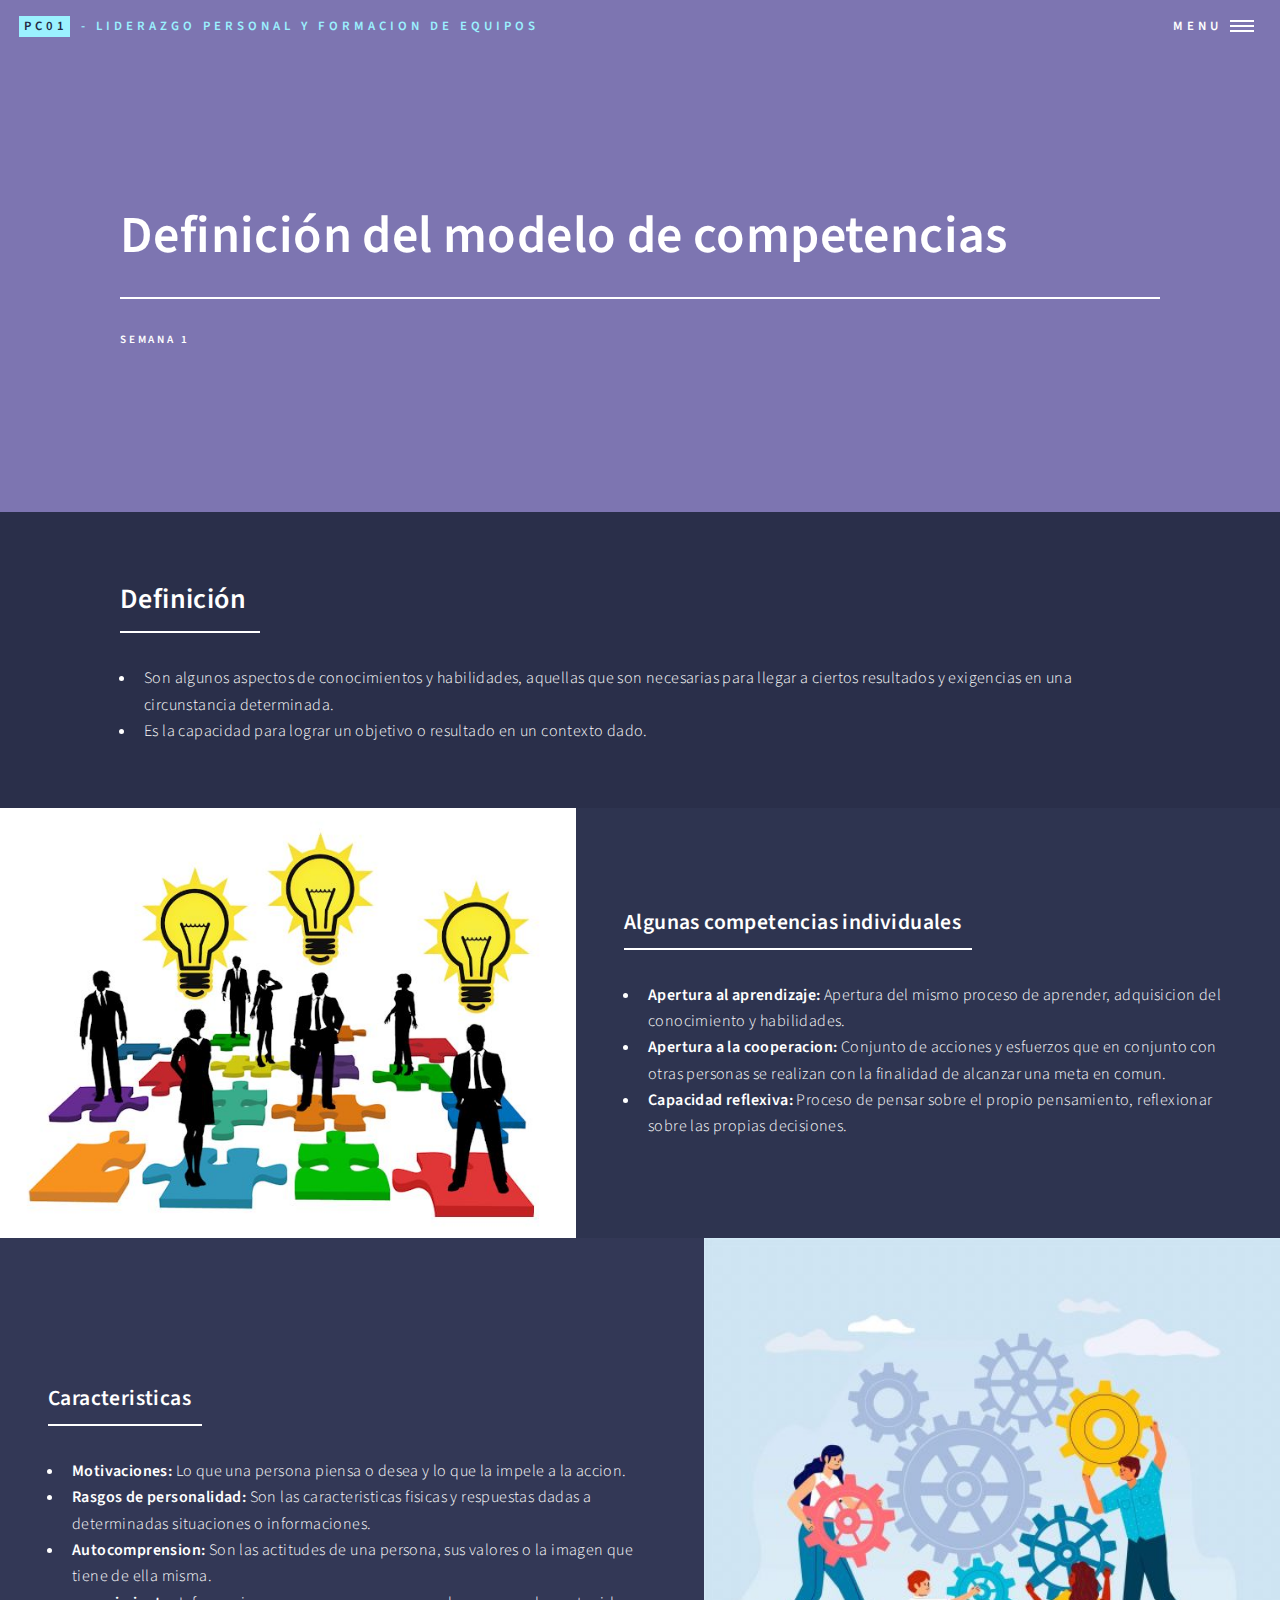
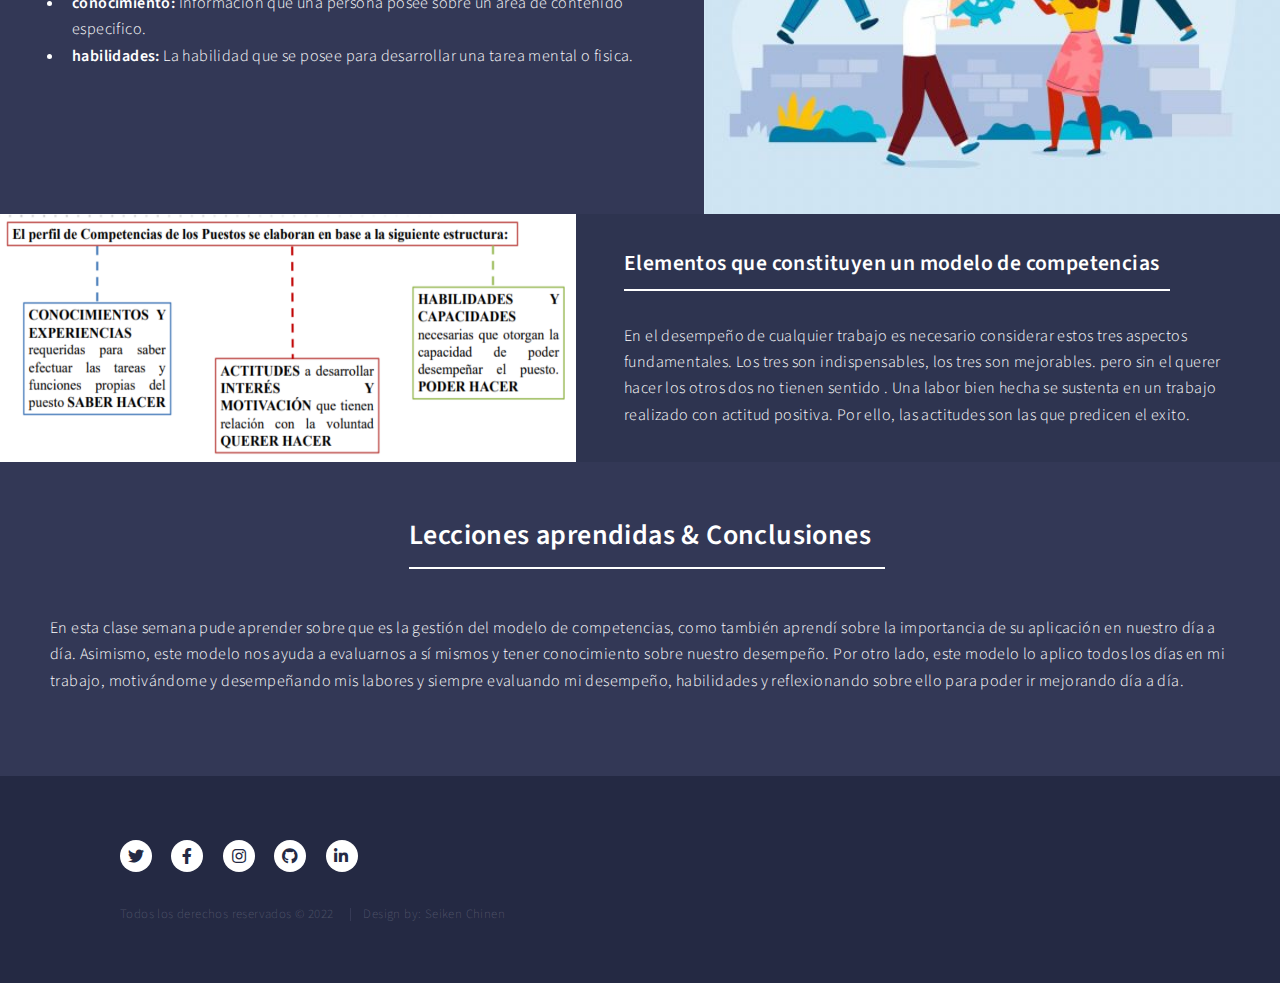
==== commit 58c46ca0: "segundo" ====
--- a/tema1.html
+++ b/tema1.html
@@ -166,7 +166,7 @@
 
 					<div class="inner leccion">
 						<header class="major">
-							<h2>Lecciones aprendidas</h2>
+							<h2>Lecciones aprendidas & Conclusiones</h2>
 						</header>
 						<p>
 							En esta clase semana pude aprender sobre que es la gestión del modelo de competencias, como
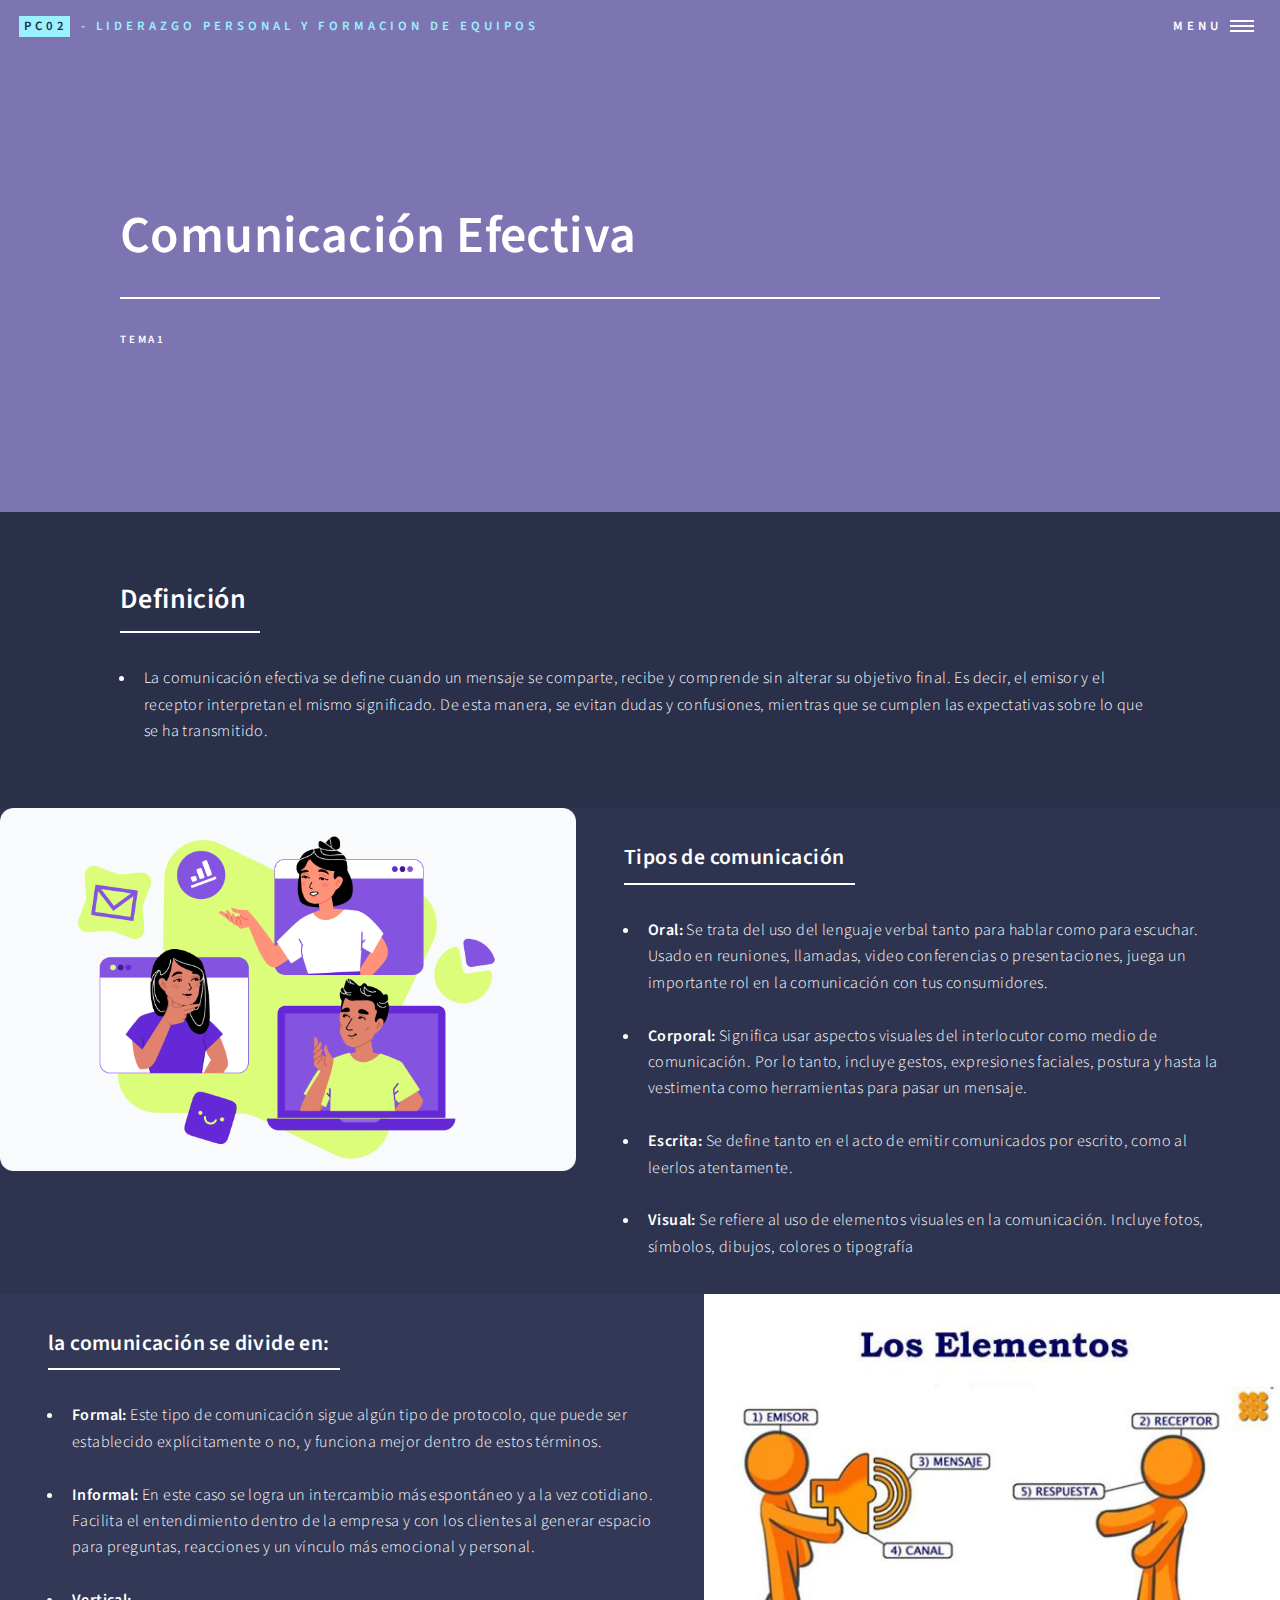
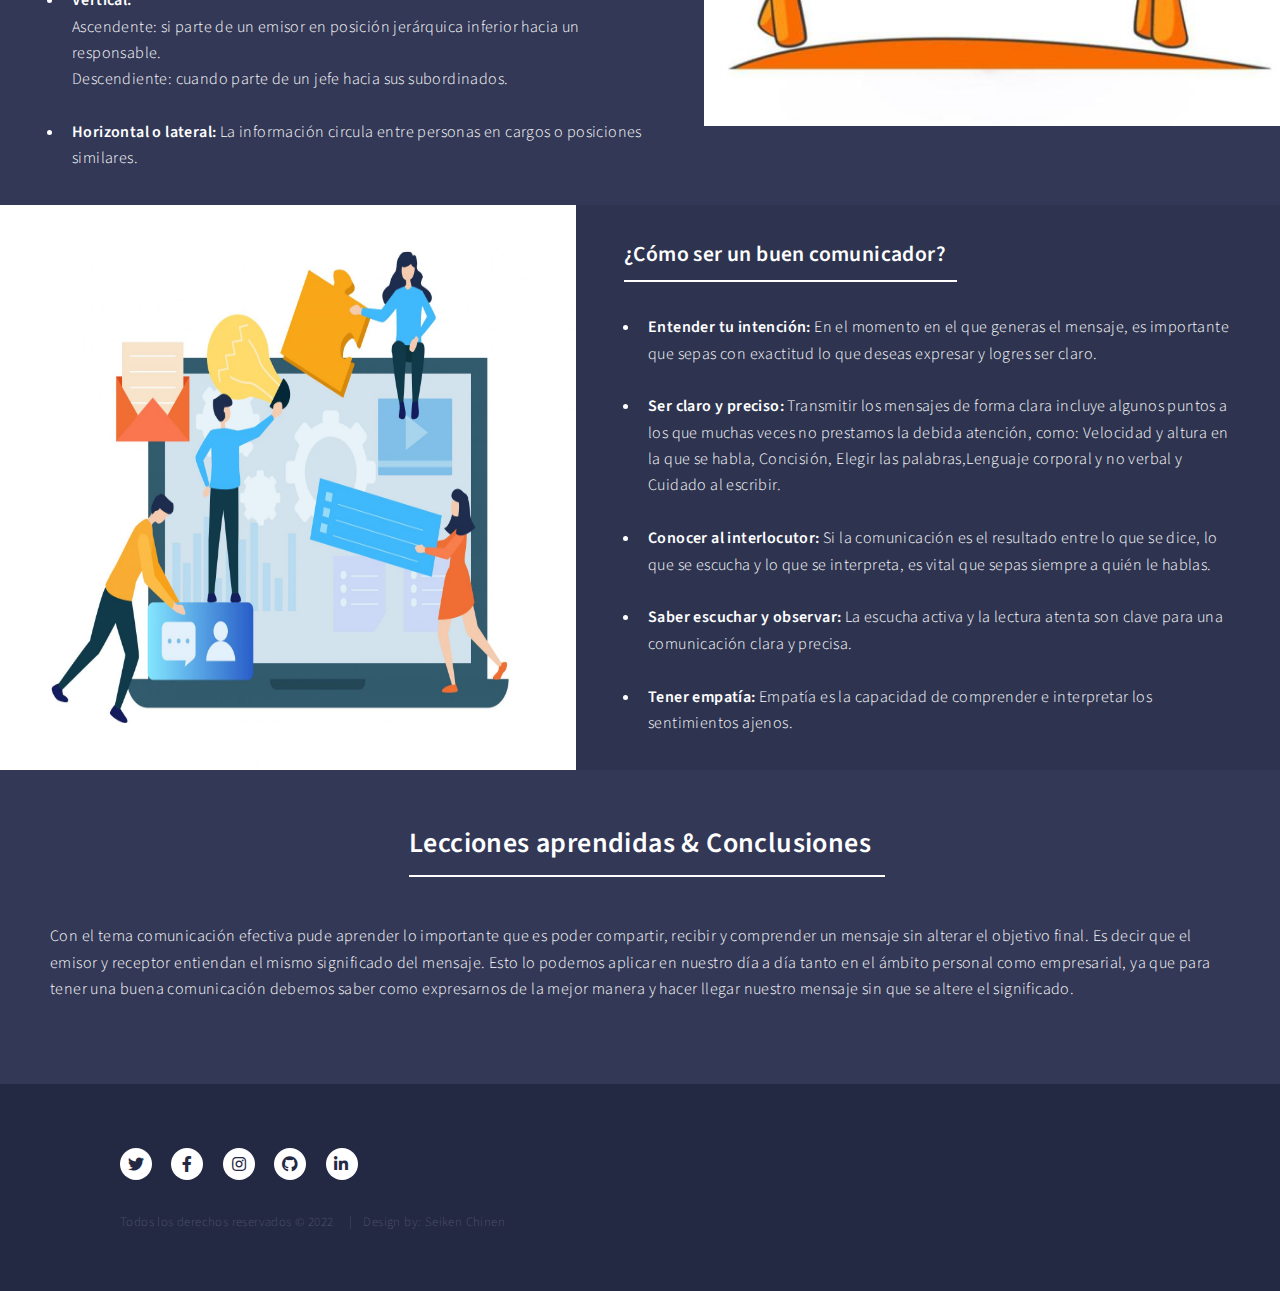
==== commit 0a573aac: "commit4" ====
--- a/tema1.html
+++ b/tema1.html
@@ -25,7 +25,7 @@
 		<!-- Note: The "styleN" class below should match that of the banner element. -->
 		<!-- Header -->
 		<header id="header" class="alt">
-			<a href="index.html" class="logo"><strong>PC01</strong> <span> - Liderazgo Personal y Formacion de
+			<a href="index.html" class="logo"><strong>PC02</strong> <span> - Liderazgo Personal y Formacion de
 					Equipos</span></a>
 			<nav>
 				<a href="#menu">Menu</a>
@@ -50,10 +50,10 @@
 					<img src="images/tema1.jpg" alt="" />
 				</span>
 				<header class="major">
-					<h1>Definición del modelo de competencias</h1>
+					<h1>Comunicación Efectiva</h1>
 				</header>
 				<div class="content">
-					<p>semana 1</p>
+					<p>tema1</p>
 				</div>
 			</div>
 		</section>
@@ -69,12 +69,7 @@
 					</header>
 					<ul>
 						<li>
-							Son algunos aspectos de conocimientos y habilidades, aquellas que son necesarias para llegar
-							a ciertos resultados y exigencias en una circunstancia determinada.
-						</li>
-
-						<li>
-							Es la capacidad para lograr un objetivo o resultado en un contexto dado.
+							La comunicación efectiva se define cuando un mensaje se comparte, recibe y comprende sin alterar su objetivo final. Es decir, el emisor y el receptor interpretan el mismo significado. De esta manera, se evitan dudas y confusiones, mientras que se cumplen las expectativas sobre lo que se ha transmitido.
 						</li>
 					</ul>
 				</div>
@@ -84,27 +79,30 @@
 			<section id="two" class="spotlights">
 				<section>
 					<a href="#" class="image">
-						<img src="images/subtema2.jpg" alt="" data-position="center center" />
+						<img src="images/subtema2.png" alt="" data-position="center center" />
 					</a>
 					<div class="content">
 						<div class="inner">
 							<header class="major">
-								<h3>Algunas competencias individuales</h3>
+								<h3>Tipos de comunicación</h3>
 							</header>
 							<ul>
 								<li>
-									<b>Apertura al aprendizaje: </b>Apertura del mismo proceso de aprender, adquisicion
-									del conocimiento y habilidades.
-								</li>
-								<li>
-									<b>Apertura a la cooperacion: </b>Conjunto de acciones y esfuerzos que en conjunto
-									con otras personas se realizan con la finalidad de alcanzar una meta en comun.
-								</li>
-								<li>
-									<b>Capacidad reflexiva: </b>Proceso de pensar sobre el propio pensamiento,
-									reflexionar sobre las propias decisiones.
-								</li>
-
+									<b>Oral: </b>Se trata del uso del lenguaje verbal tanto para hablar como para escuchar. Usado en reuniones, llamadas, video conferencias o presentaciones, juega un importante rol en la comunicación con tus consumidores.
+								</li>
+								<br>
+								<li>
+									<b>Corporal: </b>Significa usar aspectos visuales del interlocutor como medio de comunicación. Por lo tanto, incluye gestos, expresiones faciales, postura y hasta la vestimenta como herramientas para pasar un mensaje.
+								</li>
+								<br>
+								<li>
+									<b>Escrita: </b>Se define tanto en el acto de emitir comunicados por escrito, como al leerlos atentamente.
+								</li>
+								<br>
+								<li>
+									<b>Visual: </b>Se refiere al uso de elementos visuales en la comunicación. Incluye fotos, símbolos, dibujos, colores o tipografía
+								</li>
+								
 							</ul>
 						</div>
 					</div>
@@ -116,50 +114,59 @@
 					<div class="content">
 						<div class="inner">
 							<header class="major">
-								<h3>Caracteristicas</h3>
+								<h3>la comunicación se divide en:</h3>
 							</header>
 							<ul>
 								<li>
-									<b>Motivaciones: </b>Lo que una persona piensa o desea y lo que la impele a la
-									accion.
-								</li>
-								<li>
-									<b>Rasgos de personalidad: </b>Son las caracteristicas fisicas y respuestas dadas a
-									determinadas situaciones o informaciones.
-								</li>
-								<li>
-									<b>Autocomprension: </b>Son las actitudes de una persona, sus valores o la imagen
-									que tiene de ella misma.
-								</li>
-								<li>
-									<b>conocimiento: </b>Informacion que una persona posee sobre un area de contenido
-									especifico.
-								</li>
-								<li>
-									<b>habilidades: </b>La habilidad que se posee para desarrollar una tarea mental o
-									fisica.
+									<b>Formal: </b>Este tipo de comunicación sigue algún tipo de protocolo, que puede ser establecido explícitamente o no, y funciona mejor dentro de estos términos.
+								</li>
+								<br>
+								<li>
+									<b>Informal: </b>En este caso se logra un intercambio más espontáneo y a la vez cotidiano. Facilita el entendimiento dentro de la empresa y con los clientes al generar espacio para preguntas, reacciones y un vínculo más emocional y personal.
+								</li>
+								<br>
+								<li>
+									<b>Vertical: </b><br>Ascendente: si parte de un emisor en posición jerárquica inferior hacia un responsable.
+									<br>Descendiente: cuando parte de un jefe hacia sus subordinados.
+								</li>
+								<br>
+								<li>
+									<b>Horizontal o lateral: </b>La información circula entre personas en cargos o posiciones similares.
 								</li>
 							</ul>
 						</div>
 				</section>
 				<section>
 					<a href="#" class="image">
-						<img src="images/subtema4.png" style="height: 100%" alt="" data-position="25% 25%" />
+						<img src="images/subtema4.jpg" style="height: 100%" alt="" data-position="25% 25%" />
 					</a>
 					<div class="content">
 						<div class="inner">
 							<header class="major">
-								<h3>Elementos que constituyen un modelo de competencias</h3>
+								<h3>¿Cómo ser un buen comunicador?</h3>
 							</header>
-							<p>
-								En el desempeño de cualquier trabajo es necesario considerar estos tres aspectos
-								fundamentales. Los
-								tres son indispensables, los tres son mejorables. pero sin el querer hacer los otros dos
-								no tienen sentido
-								. Una labor bien hecha se sustenta en un trabajo realizado con actitud positiva. Por
-								ello, las actitudes
-								son las que predicen el exito.
-							</p>
+							<ul>
+								<li>
+									<b>Entender tu intención: </b>En el momento en el que generas el mensaje, es importante que sepas con exactitud lo que deseas expresar y logres ser claro.
+								</li>
+								<br>
+								<li>
+									<b>Ser claro y preciso: </b>Transmitir los mensajes de forma clara incluye algunos puntos a los que muchas veces no prestamos la debida atención, como: Velocidad y altura en la que se habla, Concisión, Elegir las palabras,Lenguaje corporal y no verbal y Cuidado al escribir.
+								</li>
+								<br>
+								<li>
+									<b>Conocer al interlocutor: </b>
+									Si la comunicación es el resultado entre lo que se dice, lo que se escucha y lo que se interpreta, es vital que sepas siempre a quién le hablas.
+								</li>
+								<br>
+								<li>
+									<b>Saber escuchar y observar: </b>La escucha activa y la lectura atenta son clave para una comunicación clara y precisa.
+								</li>
+								<br>
+								<li>
+									<b>Tener empatía: </b>Empatía es la capacidad de comprender e interpretar los sentimientos ajenos.
+								</li>
+							</ul>
 						</div>
 				</section>
 				<section>
@@ -169,12 +176,7 @@
 							<h2>Lecciones aprendidas & Conclusiones</h2>
 						</header>
 						<p>
-							En esta clase semana pude aprender sobre que es la gestión del modelo de competencias, como
-							también aprendí sobre la importancia de su aplicación en nuestro día a día. Asimismo, este
-							modelo nos ayuda a evaluarnos a sí mismos y tener conocimiento sobre nuestro desempeño.
-							Por otro lado, este modelo lo aplico todos los días en mi trabajo, motivándome y
-							desempeñando mis labores y siempre evaluando mi desempeño, habilidades y reflexionando sobre
-							ello para poder ir mejorando día a día.
+							Con el tema comunicación efectiva pude aprender lo importante que es poder compartir, recibir y comprender un mensaje sin alterar el objetivo final. Es decir que el emisor y receptor entiendan el mismo significado del mensaje. Esto lo podemos aplicar en nuestro día a día tanto en el ámbito personal como empresarial, ya que para tener una buena comunicación debemos saber como expresarnos de la mejor manera y hacer llegar nuestro mensaje sin que se altere el significado.
 
 						</p>
 
